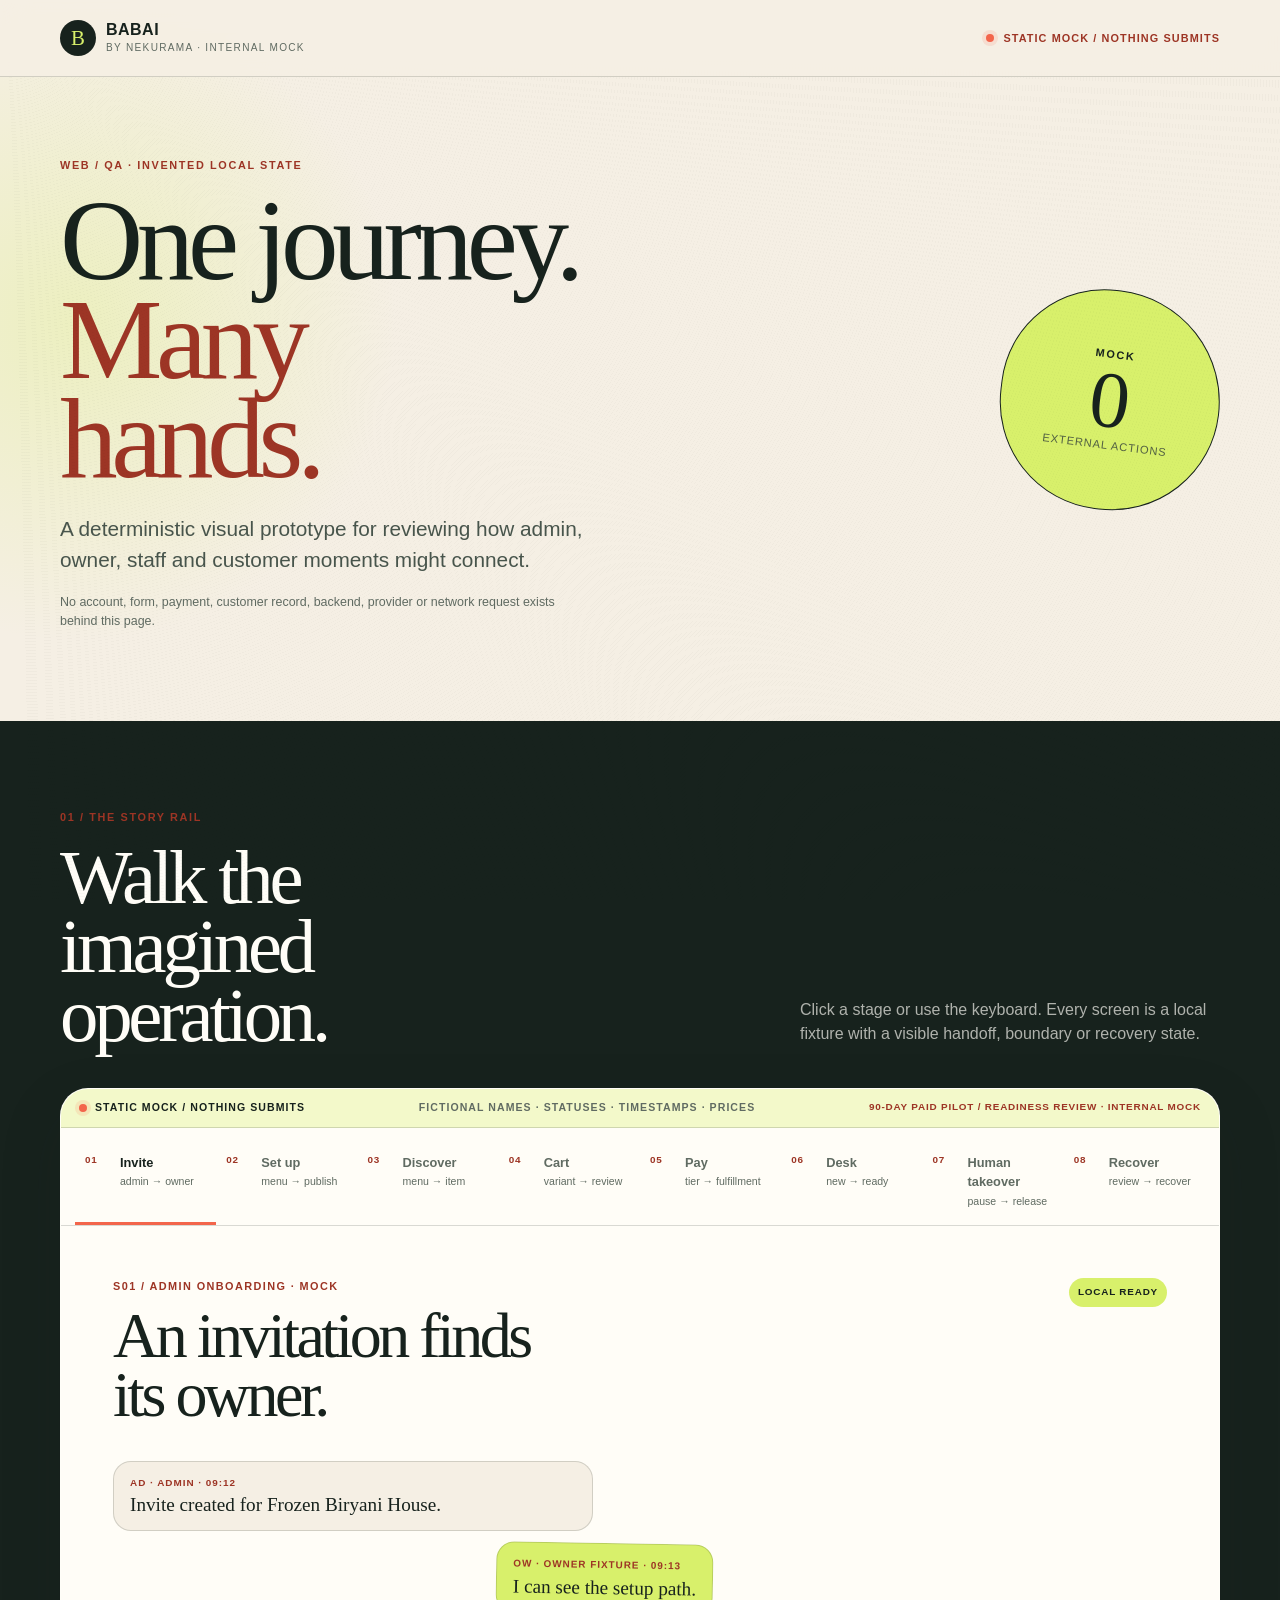
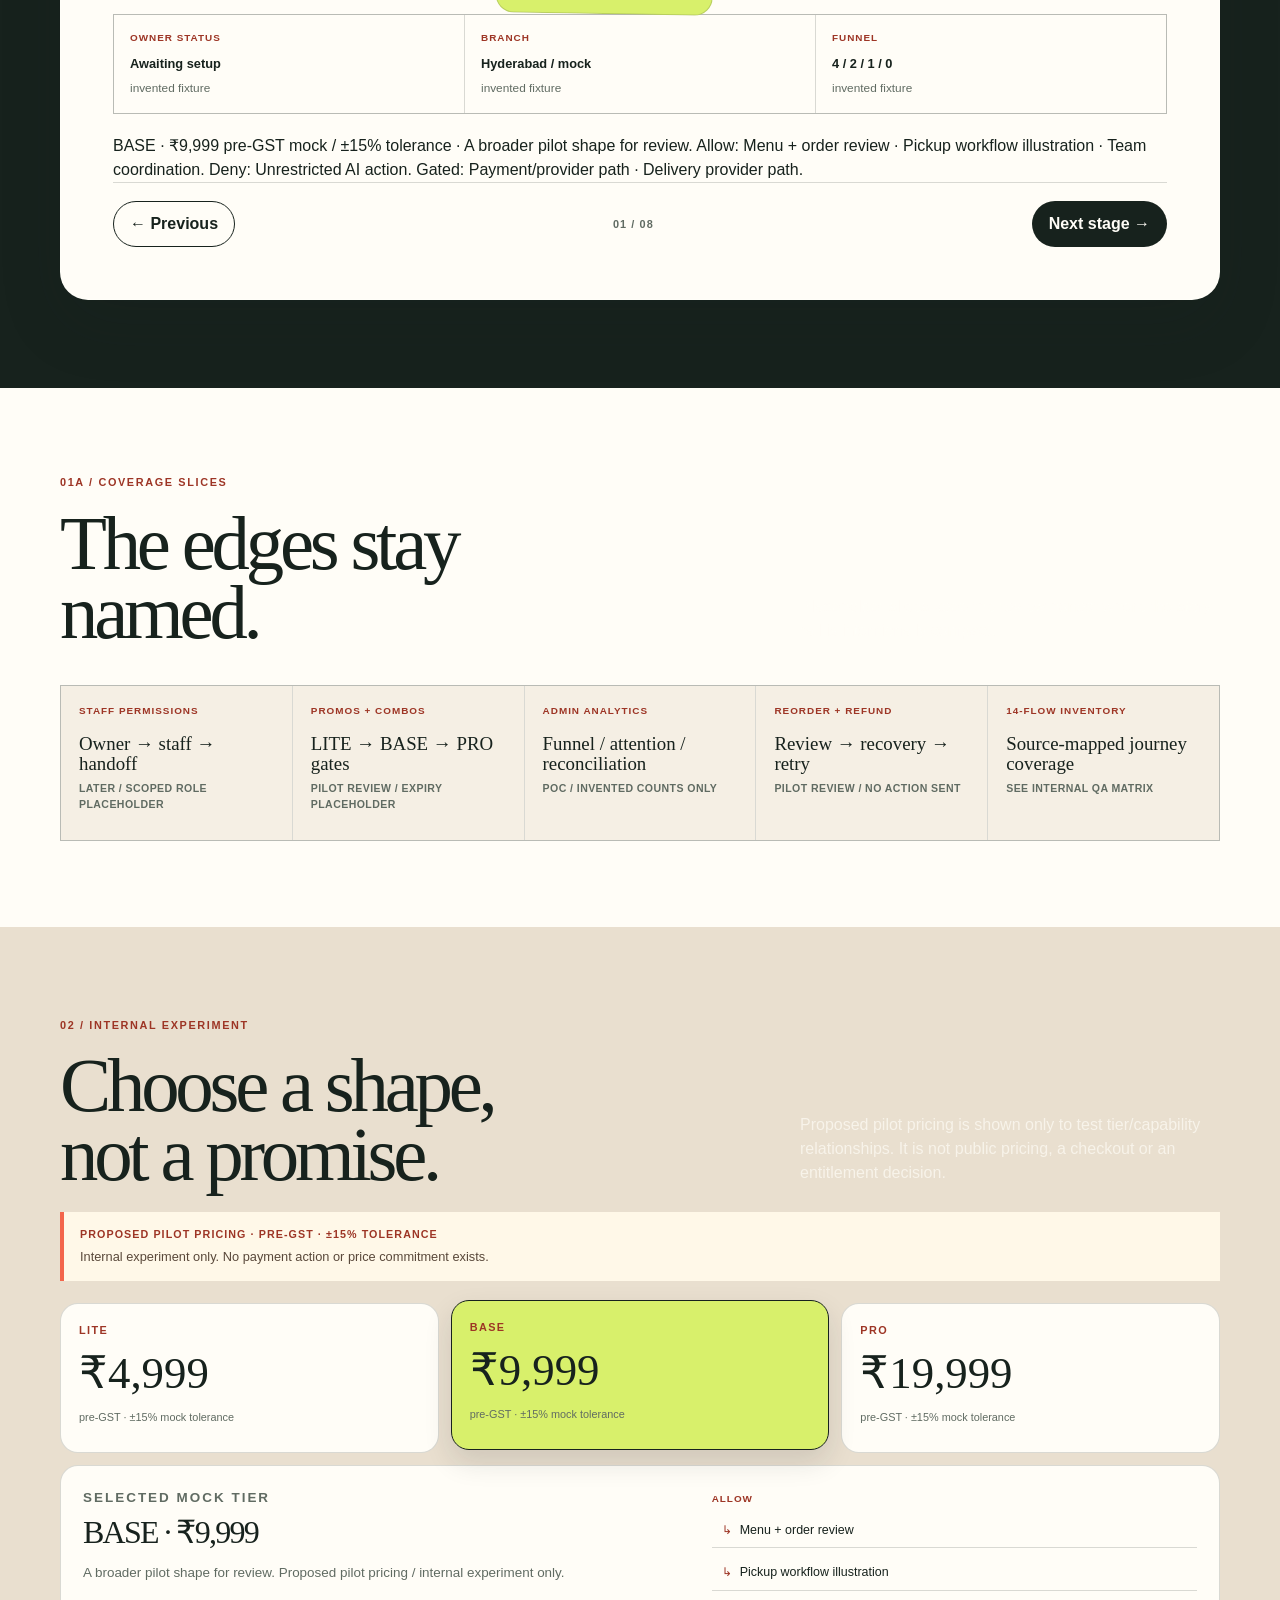
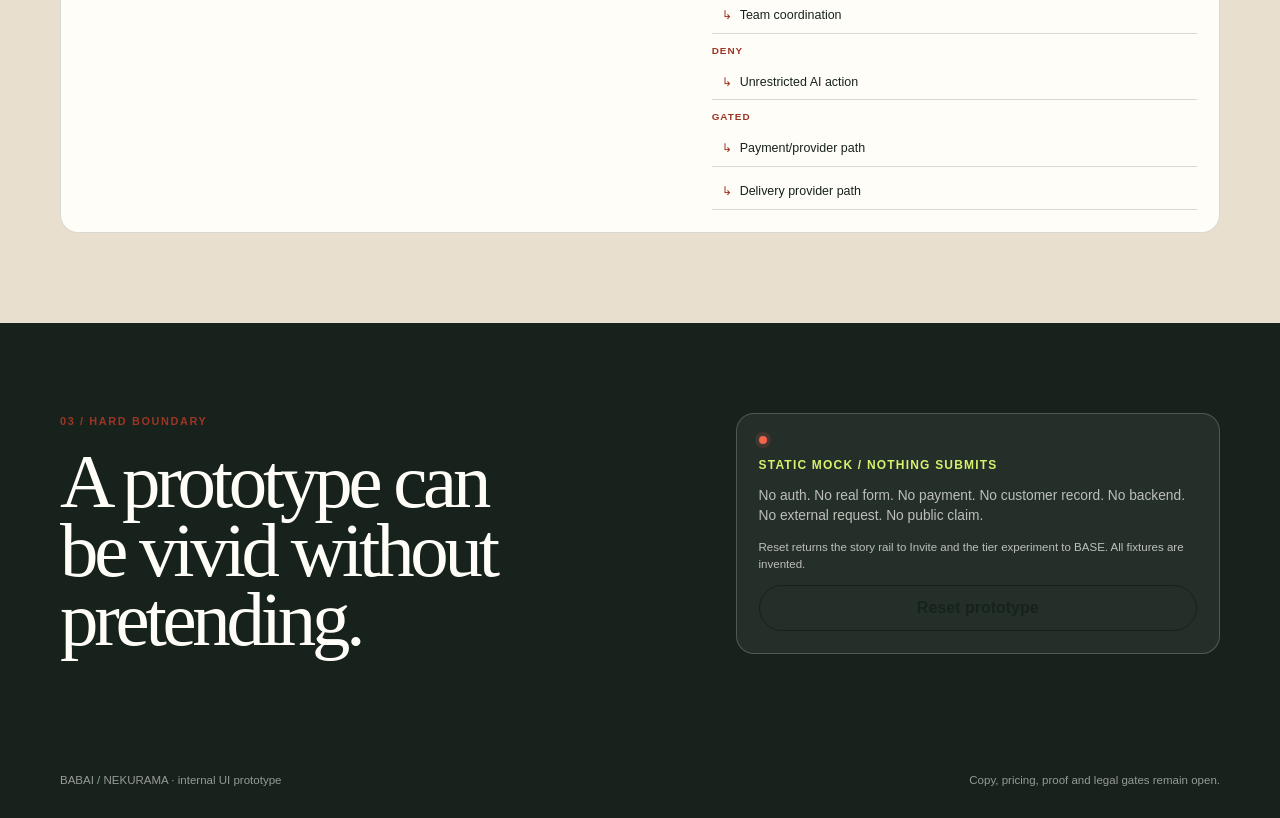
==== index.html @ 4f284ea5 "feat(web): integrate reviewed BABAI journey UI Integrates the reviewed Web/QA theme, journey rail, l" ====
<!doctype html>
<html lang="en">
  <head>
    <meta charset="utf-8">
    <meta name="viewport" content="width=device-width, initial-scale=1">
    <meta name="theme-color" content="#f5efe4">
    <meta name="description" content="Internal static mock prototype with invented journey states.">
    <title>BABAI / NEKURAMA — internal flow prototype</title>
    <link rel="icon" href="favicon.svg" type="image/svg+xml">
    <link rel="stylesheet" href="styles.css">
  </head>
  <body>
    <a class="skip-link" href="#main-content">Skip to content</a>
    <header class="site-header">
      <div class="shell header-inner">
        <a class="brand" href="#top" aria-label="Return to prototype top">
          <span class="brand-mark" aria-hidden="true">B</span>
          <span><strong>BABAI</strong><small>by NEKURAMA · internal mock</small></span>
        </a>
        <div class="header-safety" role="note">
          <span class="status-dot" aria-hidden="true"></span>
          STATIC MOCK / NOTHING SUBMITS
        </div>
      </div>
    </header>

    <main id="main-content">
      <section class="hero shell" id="top" aria-labelledby="hero-title">
        <div class="hero-copy">
          <p class="eyebrow">WEB / QA · INVENTED LOCAL STATE</p>
          <h1 id="hero-title">One journey.<br><em>Many hands.</em></h1>
          <p class="lede">A deterministic visual prototype for reviewing how admin, owner, staff and customer moments might connect.</p>
          <p class="microcopy">No account, form, payment, customer record, backend, provider or network request exists behind this page.</p>
        </div>
        <div class="hero-stamp" aria-label="Prototype boundary">
          <span>MOCK</span>
          <strong>0</strong>
          <small>external actions</small>
        </div>
      </section>

      <section class="journey-section" id="journey" aria-labelledby="journey-title">
        <div class="shell">
          <div class="section-heading">
            <div>
              <p class="eyebrow">01 / THE STORY RAIL</p>
              <h2 id="journey-title">Walk the imagined operation.</h2>
            </div>
            <p>Click a stage or use the keyboard. Every screen is a local fixture with a visible handoff, boundary or recovery state.</p>
          </div>

          <div class="journey-shell">
            <div class="journey-safety" role="note">
              <span><span class="status-dot" aria-hidden="true"></span> STATIC MOCK / NOTHING SUBMITS</span>
              <span class="safety-detail">Fictional names · statuses · timestamps · prices</span>
              <span class="pilot-marker">90-DAY PAID PILOT / READINESS REVIEW · INTERNAL MOCK</span>
            </div>
            <nav class="story-rail" aria-label="Prototype journey stages" role="tablist" aria-orientation="horizontal">
              <button class="story-step is-active" type="button" role="tab" aria-selected="true" aria-controls="journey-panel" tabindex="0" data-stage="0">
                <span class="step-number">01</span><span><strong>Invite</strong><small>admin → owner</small></span>
              </button>
              <button class="story-step" type="button" role="tab" aria-selected="false" aria-controls="journey-panel" tabindex="-1" data-stage="1">
                <span class="step-number">02</span><span><strong>Set up</strong><small>menu → publish</small></span>
              </button>
              <button class="story-step" type="button" role="tab" aria-selected="false" aria-controls="journey-panel" tabindex="-1" data-stage="2">
                <span class="step-number">03</span><span><strong>Discover</strong><small>menu → item</small></span>
              </button>
              <button class="story-step" type="button" role="tab" aria-selected="false" aria-controls="journey-panel" tabindex="-1" data-stage="3">
                <span class="step-number">04</span><span><strong>Cart</strong><small>variant → review</small></span>
              </button>
              <button class="story-step" type="button" role="tab" aria-selected="false" aria-controls="journey-panel" tabindex="-1" data-stage="4">
                <span class="step-number">05</span><span><strong>Pay</strong><small>tier → fulfillment</small></span>
              </button>
              <button class="story-step" type="button" role="tab" aria-selected="false" aria-controls="journey-panel" tabindex="-1" data-stage="5">
                <span class="step-number">06</span><span><strong>Desk</strong><small>new → ready</small></span>
              </button>
              <button class="story-step" type="button" role="tab" aria-selected="false" aria-controls="journey-panel" tabindex="-1" data-stage="6">
                <span class="step-number">07</span><span><strong>Human takeover</strong><small>pause → release</small></span>
              </button>
              <button class="story-step" type="button" role="tab" aria-selected="false" aria-controls="journey-panel" tabindex="-1" data-stage="7">
                <span class="step-number">08</span><span><strong>Recover</strong><small>review → recover</small></span>
              </button>
            </nav>

            <article class="journey-panel" id="journey-panel" role="tabpanel" aria-labelledby="stage-0">
              <div class="journey-header">
                <div>
                  <p class="journey-kicker" id="journey-kicker">S01 / ADMIN ONBOARDING · MOCK</p>
                  <h3 id="journey-title-screen">An invitation finds its owner.</h3>
                </div>
                <span class="journey-state" id="journey-state">LOCAL READY</span>
              </div>
              <p class="sr-only" id="journey-announcement" role="status" aria-live="polite" aria-atomic="true"></p>
              <div class="journey-body" id="journey-body"></div>
              <div class="journey-tier-callout" id="journey-tier-callout"></div>
              <div class="journey-controls">
                <button class="button button-secondary" type="button" id="previous-stage">← Previous</button>
                <span class="journey-progress" id="journey-progress">01 / 08</span>
                <button class="button button-primary" type="button" id="next-stage">Next stage →</button>
              </div>
            </article>
          </div>
        </div>
      </section>

      <section class="coverage-section" aria-labelledby="coverage-title">
        <div class="shell">
          <div class="section-heading">
            <div>
              <p class="eyebrow">01A / COVERAGE SLICES</p>
              <h2 id="coverage-title">The edges stay named.</h2>
            </div>
            <p>Placeholder slices keep the review honest where the story rail is intentionally compact.</p>
          </div>
          <div class="coverage-grid">
            <article><span>STAFF PERMISSIONS</span><strong>Owner → staff → handoff</strong><small>LATER / scoped role placeholder</small></article>
            <article><span>PROMOS + COMBOS</span><strong>LITE → BASE → PRO gates</strong><small>PILOT REVIEW / expiry placeholder</small></article>
            <article><span>ADMIN ANALYTICS</span><strong>Funnel / attention / reconciliation</strong><small>POC / invented counts only</small></article>
            <article><span>REORDER + REFUND</span><strong>Review → recovery → retry</strong><small>PILOT REVIEW / no action sent</small></article>
            <article><span>14-FLOW INVENTORY</span><strong>Source-mapped journey coverage</strong><small>See internal QA matrix</small></article>
          </div>
        </div>
      </section>

      <section class="pricing-section" id="pricing" aria-labelledby="pricing-title">
        <div class="shell">
          <div class="section-heading">
            <div>
              <p class="eyebrow">02 / INTERNAL EXPERIMENT</p>
              <h2 id="pricing-title">Choose a shape, not a promise.</h2>
            </div>
            <p>Proposed pilot pricing is shown only to test tier/capability relationships. It is not public pricing, a checkout or an entitlement decision.</p>
          </div>
          <div class="pricing-boundary" role="note">
            <strong>PROPOSED PILOT PRICING · PRE-GST · ±15% TOLERANCE</strong>
            <span>Internal experiment only. No payment action or price commitment exists.</span>
          </div>
          <div class="tier-picker" role="radiogroup" aria-label="Internal pricing experiment">
            <button class="tier-choice" type="button" role="radio" aria-checked="false" data-tier="lite">
              <span class="tier-name">LITE</span><strong>₹4,999</strong><small>pre-GST · ±15% mock tolerance</small>
            </button>
            <button class="tier-choice is-active" type="button" role="radio" aria-checked="true" data-tier="base">
              <span class="tier-name">BASE</span><strong>₹9,999</strong><small>pre-GST · ±15% mock tolerance</small>
            </button>
            <button class="tier-choice" type="button" role="radio" aria-checked="false" data-tier="pro">
              <span class="tier-name">PRO</span><strong>₹19,999</strong><small>pre-GST · ±15% mock tolerance</small>
            </button>
          </div>
          <div class="tier-detail" id="tier-detail" aria-live="polite"></div>
        </div>
      </section>

      <section class="boundary-section" id="boundary" aria-labelledby="boundary-title">
        <div class="shell boundary-grid">
          <div>
            <p class="eyebrow">03 / HARD BOUNDARY</p>
            <h2 id="boundary-title">A prototype can be vivid without pretending.</h2>
          </div>
          <div class="boundary-card">
            <span class="status-dot" aria-hidden="true"></span>
            <strong>STATIC MOCK / NOTHING SUBMITS</strong>
            <p>No auth. No real form. No payment. No customer record. No backend. No external request. No public claim.</p>
            <p class="boundary-small">Reset returns the story rail to Invite and the tier experiment to BASE. All fixtures are invented.</p>
            <button class="button button-secondary" type="button" id="reset-all">Reset prototype</button>
          </div>
        </div>
      </section>
    </main>

    <footer class="site-footer">
      <div class="shell footer-inner">
        <span>BABAI / NEKURAMA · internal UI prototype</span>
        <span>Copy, pricing, proof and legal gates remain open.</span>
      </div>
    </footer>

    <noscript><p class="noscript-note">This prototype needs JavaScript for local stage changes. No data is submitted when JavaScript is enabled.</p></noscript>
    <script src="script.js"></script>
  </body>
</html>
---- styles.css ----
:root {
  --paper: #f5efe4;
  --paper-deep: #e9dfcf;
  --ink: #17221d;
  --muted: #606b62;
  --line: rgba(23, 34, 29, .16);
  --cream: #fffdf7;
  --lime: #d8f06b;
  --red: #f3654b;
  --red-text: #9d3525;
  --blue: #536bff;
  --shadow: 0 24px 64px rgba(23, 34, 29, .13);
  --display: Georgia, "Times New Roman", serif;
  --body: "Avenir Next", "Segoe UI", "Helvetica Neue", sans-serif;
  color-scheme: light;
}

* { box-sizing: border-box; }
html { scroll-behavior: smooth; }
body {
  min-width: 320px;
  margin: 0;
  overflow-x: clip;
  background: radial-gradient(circle at 6% 8%, rgba(216,240,107,.3), transparent 20rem), var(--paper);
  color: var(--ink);
  font-family: var(--body);
  line-height: 1.5;
}
body::before {
  position: fixed;
  z-index: 9;
  inset: 0;
  pointer-events: none;
  opacity: .045;
  background-image: repeating-radial-gradient(circle at 0 0, rgba(23,34,29,.5) 0 .5px, transparent .5px 3px);
  content: "";
}
a { color: inherit; }
button { font: inherit; }
:focus-visible { outline: 3px solid var(--blue); outline-offset: 4px; }
.shell { width: min(1160px, calc(100% - 40px)); margin: 0 auto; }
.skip-link {
  position: fixed;
  z-index: 20;
  top: 12px;
  left: 12px;
  padding: 10px 14px;
  transform: translateY(-160%);
  background: var(--ink);
  color: var(--cream);
}
.skip-link:focus { transform: translateY(0); }
.site-header {
  position: sticky;
  z-index: 10;
  top: 0;
  border-bottom: 1px solid var(--line);
  background: rgba(245,239,228,.9);
  backdrop-filter: blur(14px);
}
.header-inner { display: flex; align-items: center; justify-content: space-between; gap: 20px; min-height: 76px; }
.brand { display: inline-flex; align-items: center; gap: 10px; text-decoration: none; }
.brand > span:last-child { display: grid; line-height: 1.05; }
.brand strong { font-size: 1rem; letter-spacing: .03em; }
.brand small { margin-top: 4px; color: var(--muted); font-size: .63rem; letter-spacing: .13em; text-transform: uppercase; }
.brand-mark { display: grid; width: 36px; height: 36px; place-items: center; border-radius: 50%; background: var(--ink); color: var(--lime); font-family: var(--display); font-size: 1.3rem; }
.header-safety { display: inline-flex; align-items: center; gap: 9px; color: var(--red-text); font-size: .68rem; font-weight: 850; letter-spacing: .1em; text-transform: uppercase; }
.status-dot { display: inline-block; width: 8px; height: 8px; border-radius: 50%; background: var(--red); box-shadow: 0 0 0 4px rgba(243,101,75,.13); }
.hero { display: grid; grid-template-columns: minmax(0,1fr) 260px; align-items: center; gap: 80px; min-height: 570px; padding-top: 80px; padding-bottom: 78px; }
.eyebrow { margin: 0 0 18px; color: var(--red-text); font-size: .68rem; font-weight: 850; letter-spacing: .15em; text-transform: uppercase; }
h1,h2,h3,p { margin-top: 0; }
h1,h2,h3 { font-family: var(--display); font-weight: 500; letter-spacing: -.055em; }
h1 { max-width: 9ch; margin-bottom: 24px; font-size: clamp(4rem, 9vw, 8rem); line-height: .86; }
h1 em,h2 em { color: var(--red-text); font-style: normal; }
.lede { max-width: 560px; margin-bottom: 18px; color: #48554c; font-size: clamp(1.05rem, 2vw, 1.3rem); }
.microcopy { max-width: 510px; color: var(--muted); font-size: .78rem; }
.hero-stamp { display: grid; width: 220px; height: 220px; place-items: center; align-content: center; justify-self: end; border: 1px solid var(--ink); border-radius: 48% 52% 50% 50%; background: var(--lime); transform: rotate(7deg); text-align: center; }
.hero-stamp span { font-size: .68rem; font-weight: 850; letter-spacing: .16em; }
.hero-stamp strong { margin: 5px 0; font-family: var(--display); font-size: 5rem; font-weight: 500; line-height: .8; }
.hero-stamp small { color: #526043; font-size: .7rem; letter-spacing: .08em; text-transform: uppercase; }
.journey-section { padding: 88px 0; background: var(--ink); color: var(--cream); }
.section-heading { display: grid; grid-template-columns: minmax(0,1fr) minmax(240px, .6fr); gap: 40px; align-items: end; margin-bottom: 38px; }
h2 { max-width: 12ch; margin-bottom: 0; font-size: clamp(3rem, 6vw, 6.2rem); line-height: .9; }
.section-heading > p { max-width: 430px; margin: 0 0 4px; color: rgba(255,253,247,.66); }
.journey-shell { overflow: hidden; border: 1px solid rgba(255,253,247,.2); border-radius: 28px; background: var(--cream); color: var(--ink); box-shadow: var(--shadow); }
.journey-safety { display: flex; justify-content: space-between; gap: 14px; padding: 11px 18px; border-bottom: 1px solid var(--line); background: rgba(216,240,107,.32); color: var(--ink); font-size: .66rem; font-weight: 850; letter-spacing: .1em; text-transform: uppercase; }
.journey-safety > span:first-child { display: inline-flex; align-items: center; gap: 8px; }
.safety-detail { color: var(--muted); }
.pilot-marker { color: var(--red-text); font-size: .62rem; font-weight: 850; letter-spacing: .08em; }
.story-rail { display: grid; grid-template-columns: repeat(8, minmax(108px,1fr)); gap: 0; overflow-x: auto; padding: 16px 14px 0; border-bottom: 1px solid var(--line); }
.story-step { display: grid; grid-template-columns: 28px 1fr; gap: 7px; min-height: 66px; padding: 9px 10px 13px; border: 0; border-bottom: 3px solid transparent; background: transparent; color: var(--muted); cursor: pointer; text-align: left; }
.story-step:hover,.story-step.is-active { border-color: var(--red); color: var(--ink); }
.step-number { color: var(--red-text); font-size: .62rem; font-weight: 850; letter-spacing: .08em; }
.story-step strong,.story-step small { display: block; }
.story-step strong { font-size: .8rem; }
.story-step small { margin-top: 2px; color: var(--muted); font-size: .66rem; }
.journey-panel { min-height: 500px; padding: clamp(24px,5vw,52px); }
.journey-header { display: flex; justify-content: space-between; align-items: flex-start; gap: 18px; }
.journey-kicker { margin: 0; color: var(--red-text); font-size: .68rem; font-weight: 850; letter-spacing: .13em; }
.journey-panel h3 { max-width: 14ch; margin: 12px 0 10px; font-size: clamp(2.2rem,5vw,4.8rem); line-height: .92; }
.journey-state { flex: 0 0 auto; padding: 7px 9px; border-radius: 999px; background: var(--lime); font-size: .62rem; font-weight: 850; letter-spacing: .08em; }
.journey-body { min-height: 250px; padding: 26px 0 20px; }
.chat-stack { display: grid; gap: 12px; max-width: 600px; }
.chat-bubble { display: grid; gap: 5px; max-width: 80%; padding: 14px 16px; border: 1px solid var(--line); border-radius: 18px; background: var(--paper); }
.chat-bubble.outgoing { margin-left: auto; background: var(--lime); transform: rotate(1deg); }
.chat-meta { color: var(--red-text); font-size: .62rem; font-weight: 850; letter-spacing: .1em; text-transform: uppercase; }
.chat-bubble p { margin: 0; font-family: var(--display); font-size: 1.2rem; line-height: 1.08; }
.journey-card-grid { display: grid; grid-template-columns: repeat(3,minmax(0,1fr)); gap: 1px; border: 1px solid var(--line); background: var(--line); }
.journey-card { min-width: 0; padding: 16px; background: var(--cream); }
.journey-card span { display: block; margin-bottom: 9px; color: var(--red-text); font-size: .62rem; font-weight: 850; letter-spacing: .1em; text-transform: uppercase; }
.journey-card strong { display: block; font-size: .8rem; line-height: 1.4; }
.journey-card p { margin: 7px 0 0; color: var(--muted); font-size: .74rem; }
.journey-tier-note { padding: 12px 14px; margin-top: 14px; border-left: 3px solid var(--red); background: #fff8e8; color: #59483a; font-size: .78rem; }
.local-controls { display: grid; grid-template-columns: 1fr 1fr; gap: 16px; padding: 16px; margin-top: 14px; border: 1px dashed var(--line); border-radius: 14px; background: #fff8e8; }
.control-label { display: block; margin-bottom: 7px; color: var(--red-text); font-size: .62rem; font-weight: 850; letter-spacing: .1em; }
.choice-row,.quantity-control { display: flex; flex-wrap: wrap; gap: 7px; align-items: center; }
.choice-button { min-height: 38px; padding: 7px 10px; border: 1px solid var(--line); border-radius: 999px; background: var(--cream); color: var(--ink); cursor: pointer; font-size: .74rem; font-weight: 750; }
.choice-button:hover,.choice-button.is-selected { border-color: var(--ink); background: var(--lime); }
.control-note { align-self: end; margin: 0; color: var(--muted); font-size: .72rem; }
.quantity-control strong { min-width: 28px; text-align: center; }
.cart-review { grid-column: 1 / -1; padding-top: 12px; border-top: 1px solid var(--line); }
.cart-review strong,.cart-review small { display: block; }
.cart-review strong { font-family: var(--display); font-size: 1.2rem; font-weight: 500; }
.cart-review small { margin-top: 4px; color: var(--muted); font-size: .64rem; letter-spacing: .08em; }
.journey-controls { display: flex; justify-content: space-between; align-items: center; gap: 14px; padding-top: 18px; border-top: 1px solid var(--line); }
.journey-progress { color: var(--muted); font-size: .68rem; font-weight: 850; letter-spacing: .1em; }
.coverage-section { padding: 86px 0; background: var(--cream); }
.coverage-grid { display: grid; grid-template-columns: repeat(5, minmax(0, 1fr)); gap: 1px; border: 1px solid var(--line); background: var(--line); }
.coverage-grid article { min-width: 0; min-height: 154px; padding: 18px; background: var(--paper); }
.coverage-grid span,.coverage-grid small { display: block; color: var(--red-text); font-size: .62rem; font-weight: 850; letter-spacing: .1em; text-transform: uppercase; }
.coverage-grid strong { display: block; margin: 15px 0 8px; font-family: var(--display); font-size: 1.18rem; font-weight: 500; line-height: 1.05; }
.coverage-grid small { color: var(--muted); font-size: .66rem; letter-spacing: .04em; }
.button { display: inline-flex; align-items: center; justify-content: center; gap: 8px; min-height: 46px; padding: 10px 16px; border: 1px solid transparent; border-radius: 999px; cursor: pointer; font-weight: 800; text-decoration: none; }
.button-primary { background: var(--ink); color: var(--cream); }
.button-secondary { border-color: var(--ink); background: transparent; color: var(--ink); }
.button:hover { transform: translateY(-2px); box-shadow: 0 8px 18px rgba(23,34,29,.12); }
.pricing-section { padding: 90px 0; background: var(--paper-deep); }
.pricing-boundary { display: grid; gap: 5px; padding: 14px 16px; margin: -15px 0 22px; border-left: 4px solid var(--red); background: #fff8e8; color: #59483a; font-size: .8rem; }
.pricing-boundary strong { color: var(--red-text); font-size: .67rem; letter-spacing: .1em; }
.tier-picker { display: grid; grid-template-columns: repeat(3,minmax(0,1fr)); gap: 12px; }
.tier-choice { display: grid; gap: 7px; min-height: 150px; padding: 18px; border: 1px solid var(--line); border-radius: 18px; background: var(--cream); color: var(--ink); cursor: pointer; text-align: left; }
.tier-choice:hover,.tier-choice.is-active { border-color: var(--ink); background: var(--lime); transform: translateY(-3px); }
.tier-choice[aria-checked="true"] { box-shadow: 0 12px 28px rgba(23,34,29,.12); }
.tier-name { color: var(--red-text); font-size: .68rem; font-weight: 850; letter-spacing: .13em; }
.tier-choice strong { font-family: var(--display); font-size: 2.8rem; font-weight: 500; line-height: .9; }
.tier-choice small { color: var(--muted); font-size: .68rem; }
.tier-detail { display: grid; grid-template-columns: 1fr .8fr; gap: 22px; padding: 22px; margin-top: 12px; border: 1px solid var(--line); border-radius: 18px; background: var(--cream); }
.tier-detail h3 { margin-bottom: 7px; font-size: 2rem; }
.tier-detail p { margin: 0; color: var(--muted); font-size: .84rem; }
.tier-detail ul { display: grid; gap: 7px; padding: 0; margin: 0; list-style: none; }
.tier-detail li { padding: 8px 10px; border-bottom: 1px solid var(--line); font-size: .78rem; }
.tier-detail li::before { margin-right: 8px; color: var(--red-text); content: "↳"; }
.tier-groups { display: grid; gap: 6px; }
.tier-groups strong { margin-top: 4px; color: var(--red-text); font-size: .62rem; letter-spacing: .1em; }
.boundary-section { padding: 90px 0; background: var(--ink); color: var(--cream); }
.boundary-grid { display: grid; grid-template-columns: minmax(0,1fr) minmax(280px,.8fr); gap: 70px; align-items: start; }
.boundary-card { display: grid; gap: 12px; padding: 22px; border: 1px solid rgba(255,253,247,.2); border-radius: 18px; background: rgba(255,253,247,.06); }
.boundary-card strong { color: var(--lime); font-size: .75rem; letter-spacing: .1em; }
.boundary-card p { margin: 0; color: rgba(255,253,247,.7); font-size: .86rem; }
.boundary-small { font-size: .72rem !important; }
.site-footer { padding: 28px 0; background: var(--ink); color: rgba(255,253,247,.55); font-size: .72rem; }
.footer-inner { display: flex; justify-content: space-between; gap: 18px; }
.sr-only { position: absolute; width: 1px; height: 1px; padding: 0; margin: -1px; overflow: hidden; clip: rect(0,0,0,0); white-space: nowrap; border: 0; }
.noscript-note { padding: 18px; margin: 20px; background: #fff8e8; color: var(--ink); }
@media (max-width: 820px) {
  .hero { grid-template-columns: 1fr; gap: 36px; min-height: auto; }
  .hero-stamp { justify-self: start; }
  .section-heading,.boundary-grid { grid-template-columns: 1fr; gap: 18px; }
  .tier-detail { grid-template-columns: 1fr; }
}
@media (max-width: 620px) {
  .shell { width: min(100% - 28px, 1160px); }
  .header-inner,.journey-safety,.prototype-topline { align-items: flex-start; flex-direction: column; padding-block: 14px; }
  .hero { padding-top: 56px; padding-bottom: 56px; }
  h1 { font-size: clamp(3.8rem, 18vw, 6rem); }
  .story-rail { grid-template-columns: repeat(8, 118px); }
  .journey-header { flex-direction: column; }
  .chat-bubble { max-width: 94%; }
  .journey-card-grid,.tier-picker { grid-template-columns: 1fr; }
  .journey-controls,.footer-inner { align-items: stretch; flex-direction: column; }
  .journey-progress { order: -1; }
  .tier-detail { padding: 16px; }
  .tier-detail,.local-controls { padding: 16px; }
  .local-controls { grid-template-columns: 1fr; }
  .coverage-grid { grid-template-columns: 1fr; }
}
@media (prefers-reduced-motion: reduce) {
  *,*::before,*::after { animation-duration: .01ms !important; animation-iteration-count: 1 !important; scroll-behavior: auto !important; transition-duration: .01ms !important; }
}
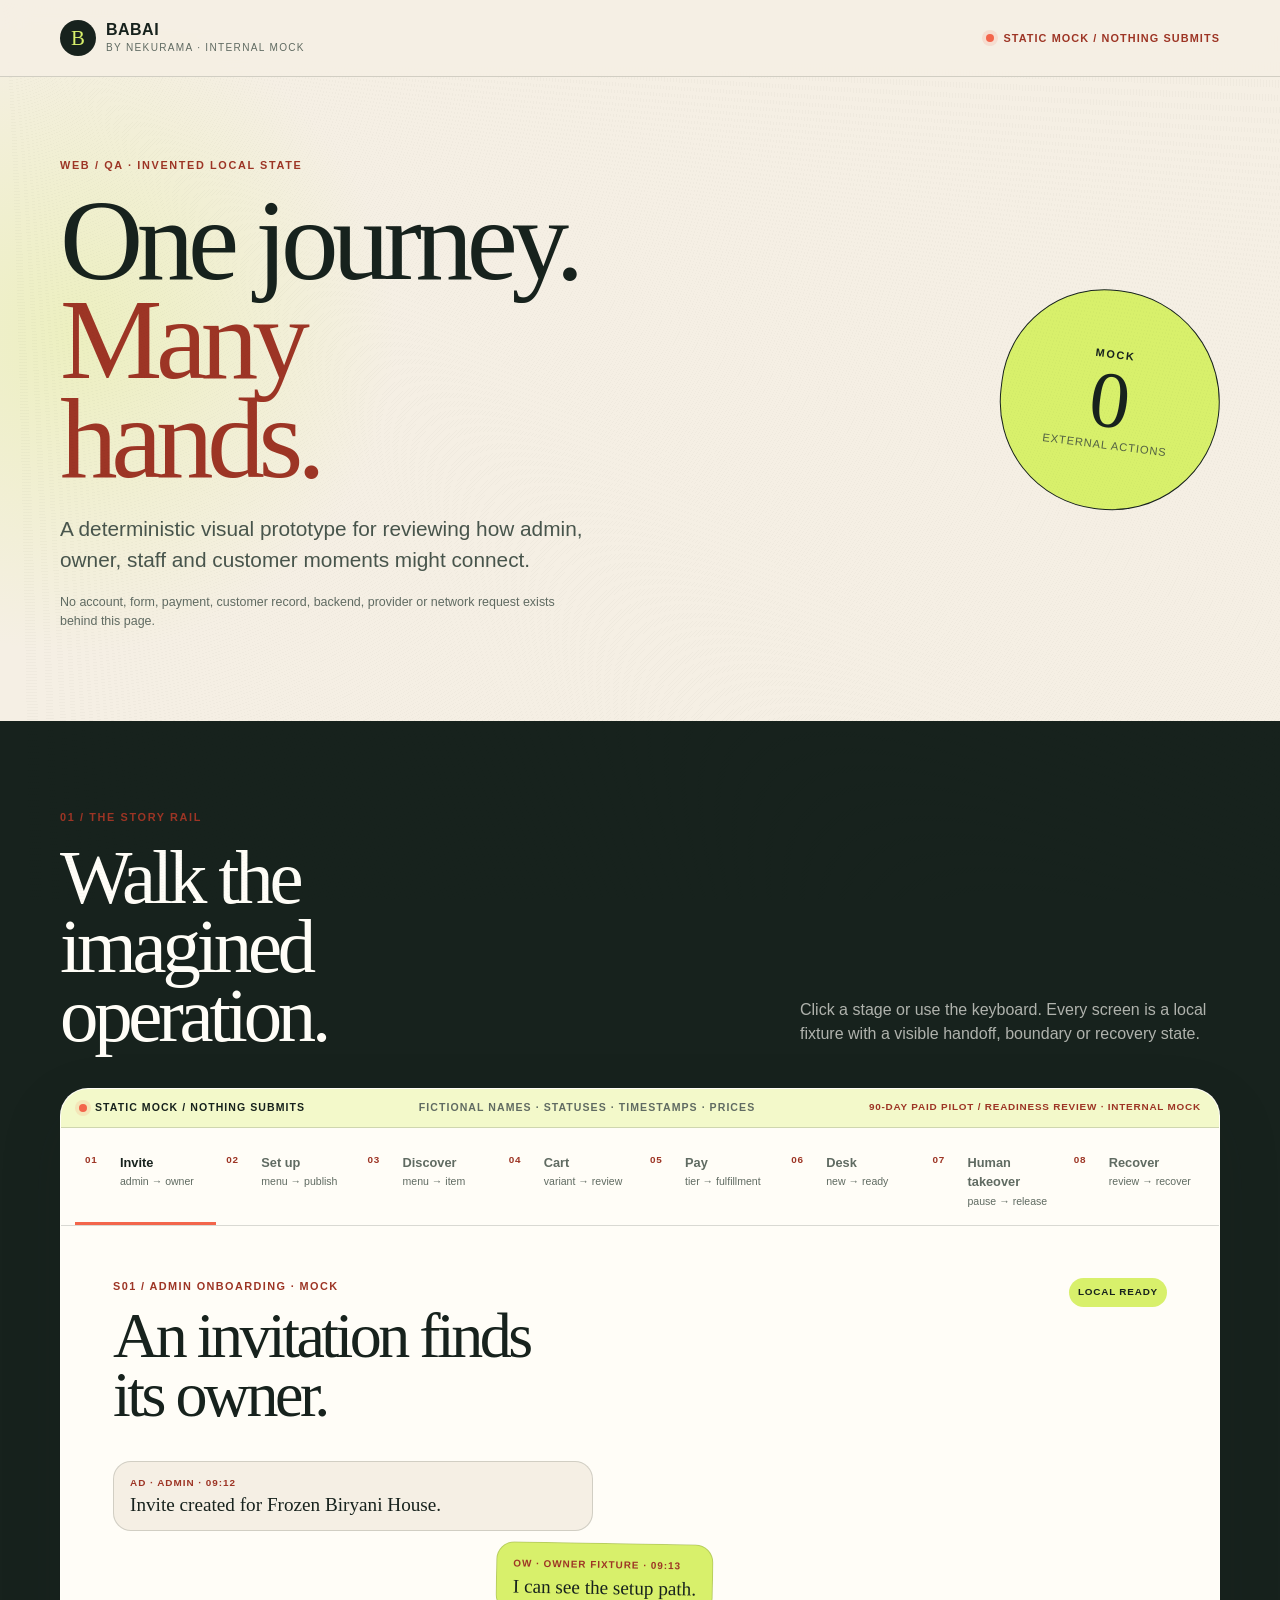
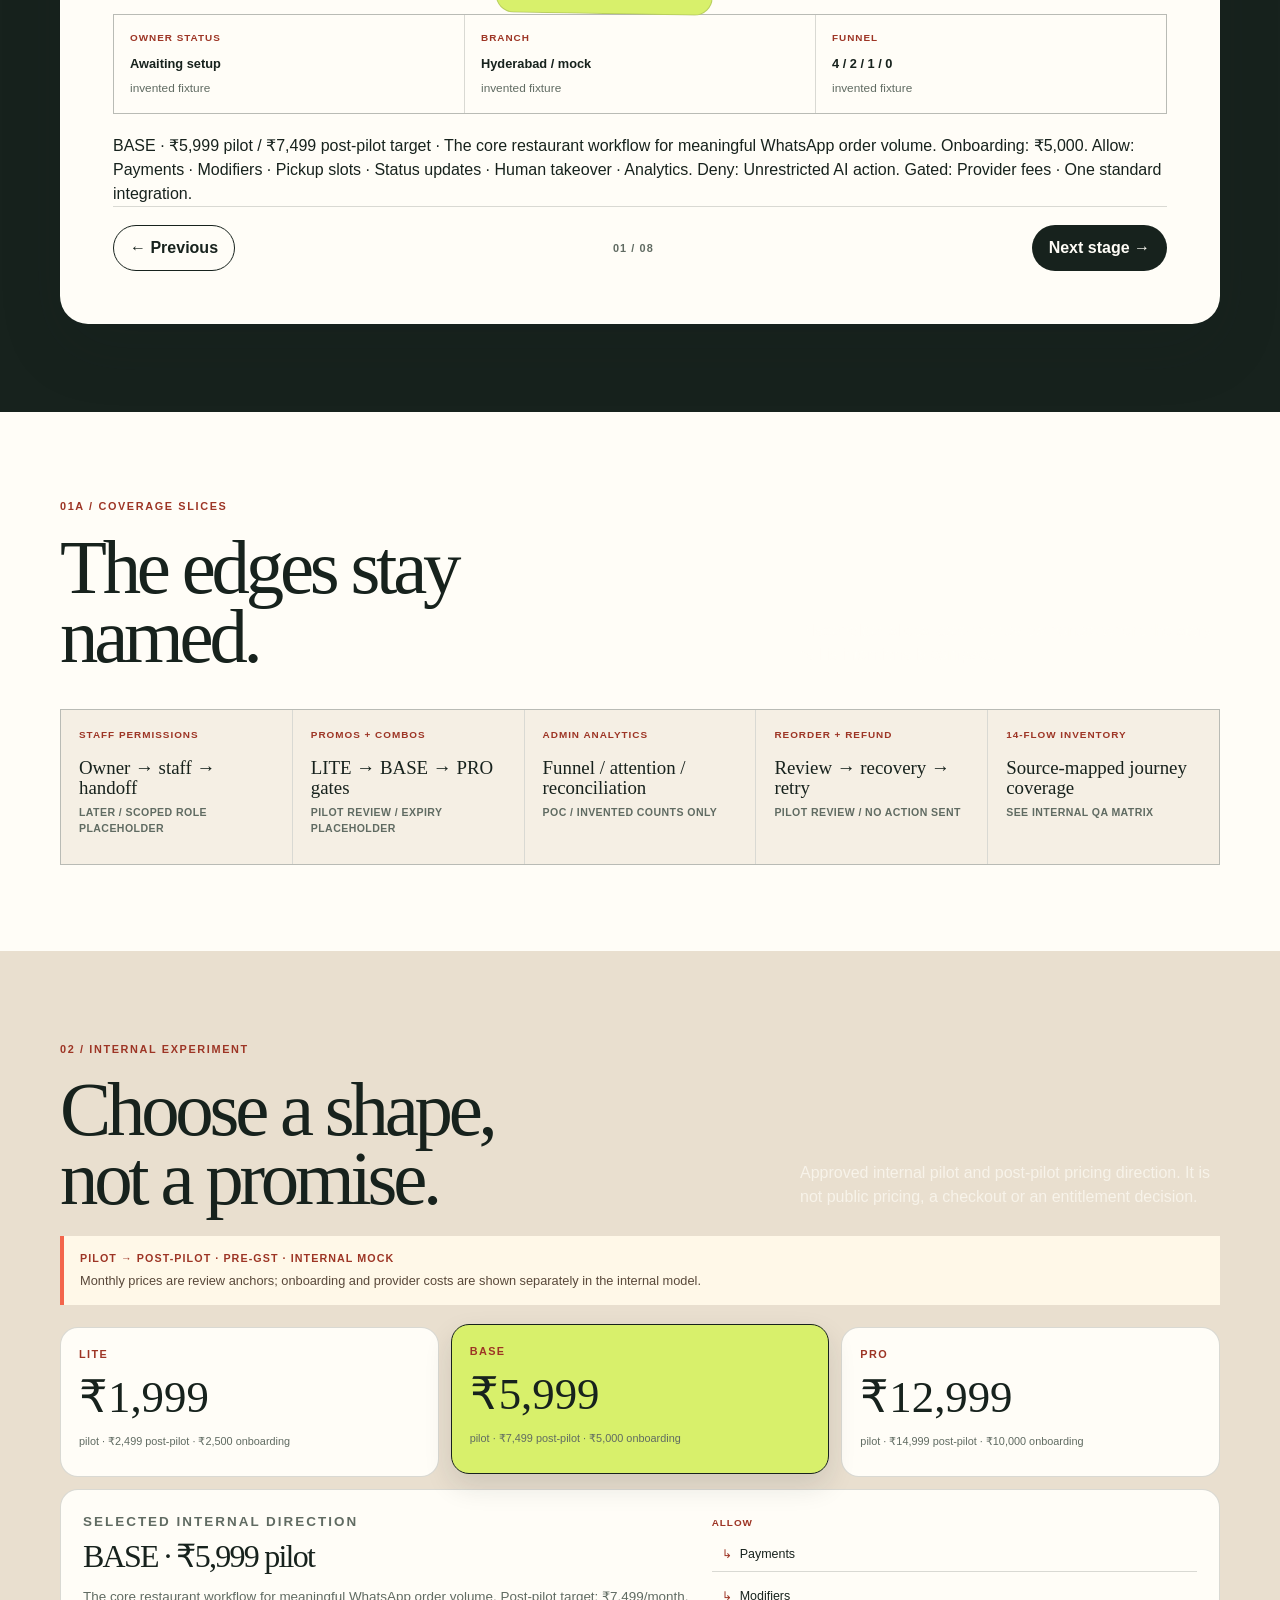
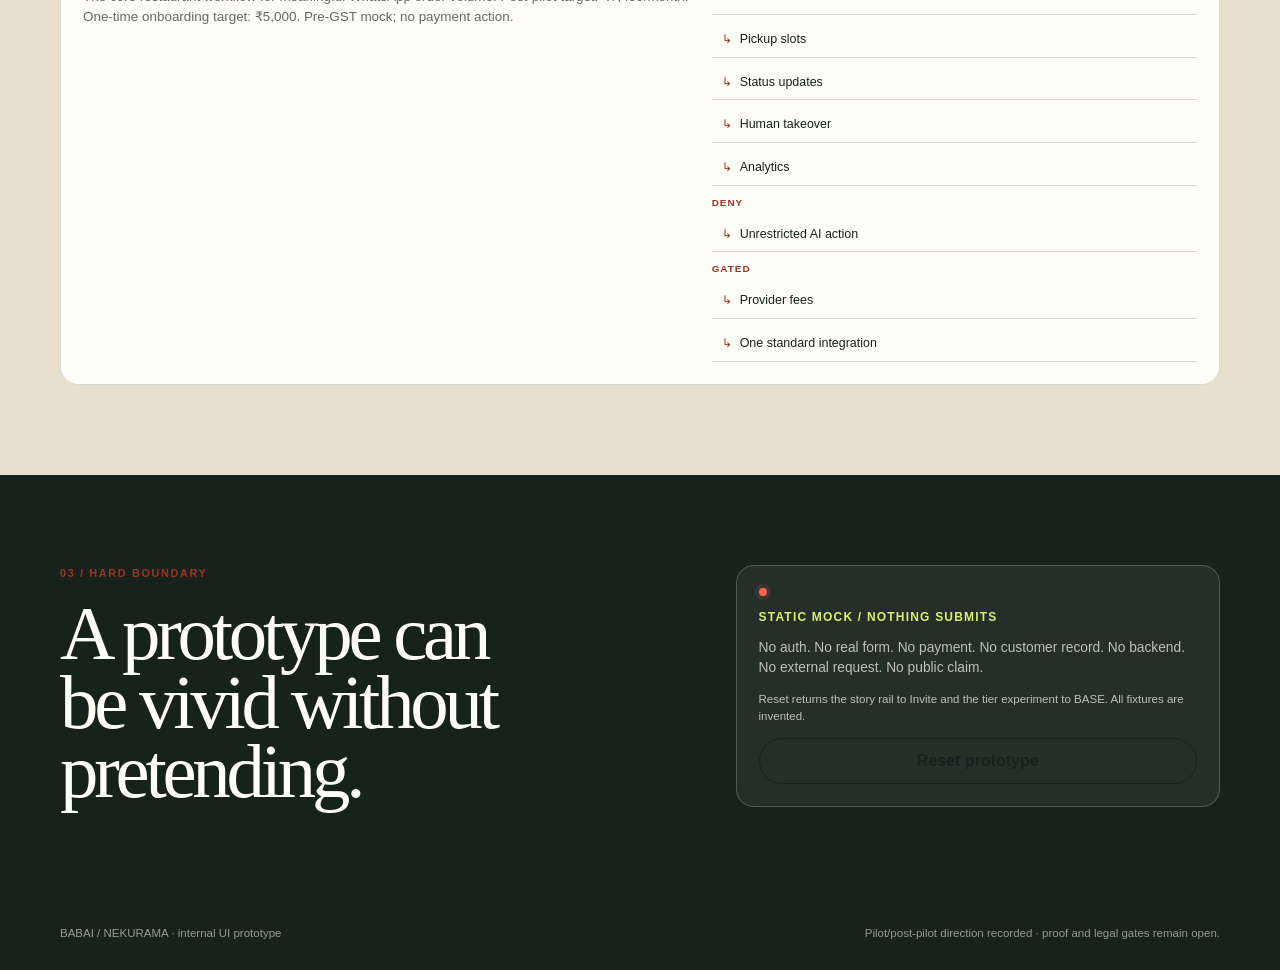
==== commit 3a167aa3: "Align BABAI pilot and post-pilot pricing Document competitor-grounded pilot pricing, post-pilot targ" ====
--- a/index.html
+++ b/index.html
@@ -129,21 +129,21 @@
               <p class="eyebrow">02 / INTERNAL EXPERIMENT</p>
               <h2 id="pricing-title">Choose a shape, not a promise.</h2>
             </div>
-            <p>Proposed pilot pricing is shown only to test tier/capability relationships. It is not public pricing, a checkout or an entitlement decision.</p>
+            <p>Approved internal pilot and post-pilot pricing direction. It is not public pricing, a checkout or an entitlement decision.</p>
           </div>
           <div class="pricing-boundary" role="note">
-            <strong>PROPOSED PILOT PRICING · PRE-GST · ±15% TOLERANCE</strong>
-            <span>Internal experiment only. No payment action or price commitment exists.</span>
+            <strong>PILOT → POST-PILOT · PRE-GST · INTERNAL MOCK</strong>
+            <span>Monthly prices are review anchors; onboarding and provider costs are shown separately in the internal model.</span>
           </div>
           <div class="tier-picker" role="radiogroup" aria-label="Internal pricing experiment">
             <button class="tier-choice" type="button" role="radio" aria-checked="false" data-tier="lite">
-              <span class="tier-name">LITE</span><strong>₹4,999</strong><small>pre-GST · ±15% mock tolerance</small>
+              <span class="tier-name">LITE</span><strong>₹1,999</strong><small>pilot · ₹2,499 post-pilot · ₹2,500 onboarding</small>
             </button>
             <button class="tier-choice is-active" type="button" role="radio" aria-checked="true" data-tier="base">
-              <span class="tier-name">BASE</span><strong>₹9,999</strong><small>pre-GST · ±15% mock tolerance</small>
+              <span class="tier-name">BASE</span><strong>₹5,999</strong><small>pilot · ₹7,499 post-pilot · ₹5,000 onboarding</small>
             </button>
             <button class="tier-choice" type="button" role="radio" aria-checked="false" data-tier="pro">
-              <span class="tier-name">PRO</span><strong>₹19,999</strong><small>pre-GST · ±15% mock tolerance</small>
+              <span class="tier-name">PRO</span><strong>₹12,999</strong><small>pilot · ₹14,999 post-pilot · ₹10,000 onboarding</small>
             </button>
           </div>
           <div class="tier-detail" id="tier-detail" aria-live="polite"></div>
@@ -170,7 +170,7 @@
     <footer class="site-footer">
       <div class="shell footer-inner">
         <span>BABAI / NEKURAMA · internal UI prototype</span>
-        <span>Copy, pricing, proof and legal gates remain open.</span>
+        <span>Pilot/post-pilot direction recorded · proof and legal gates remain open.</span>
       </div>
     </footer>
 
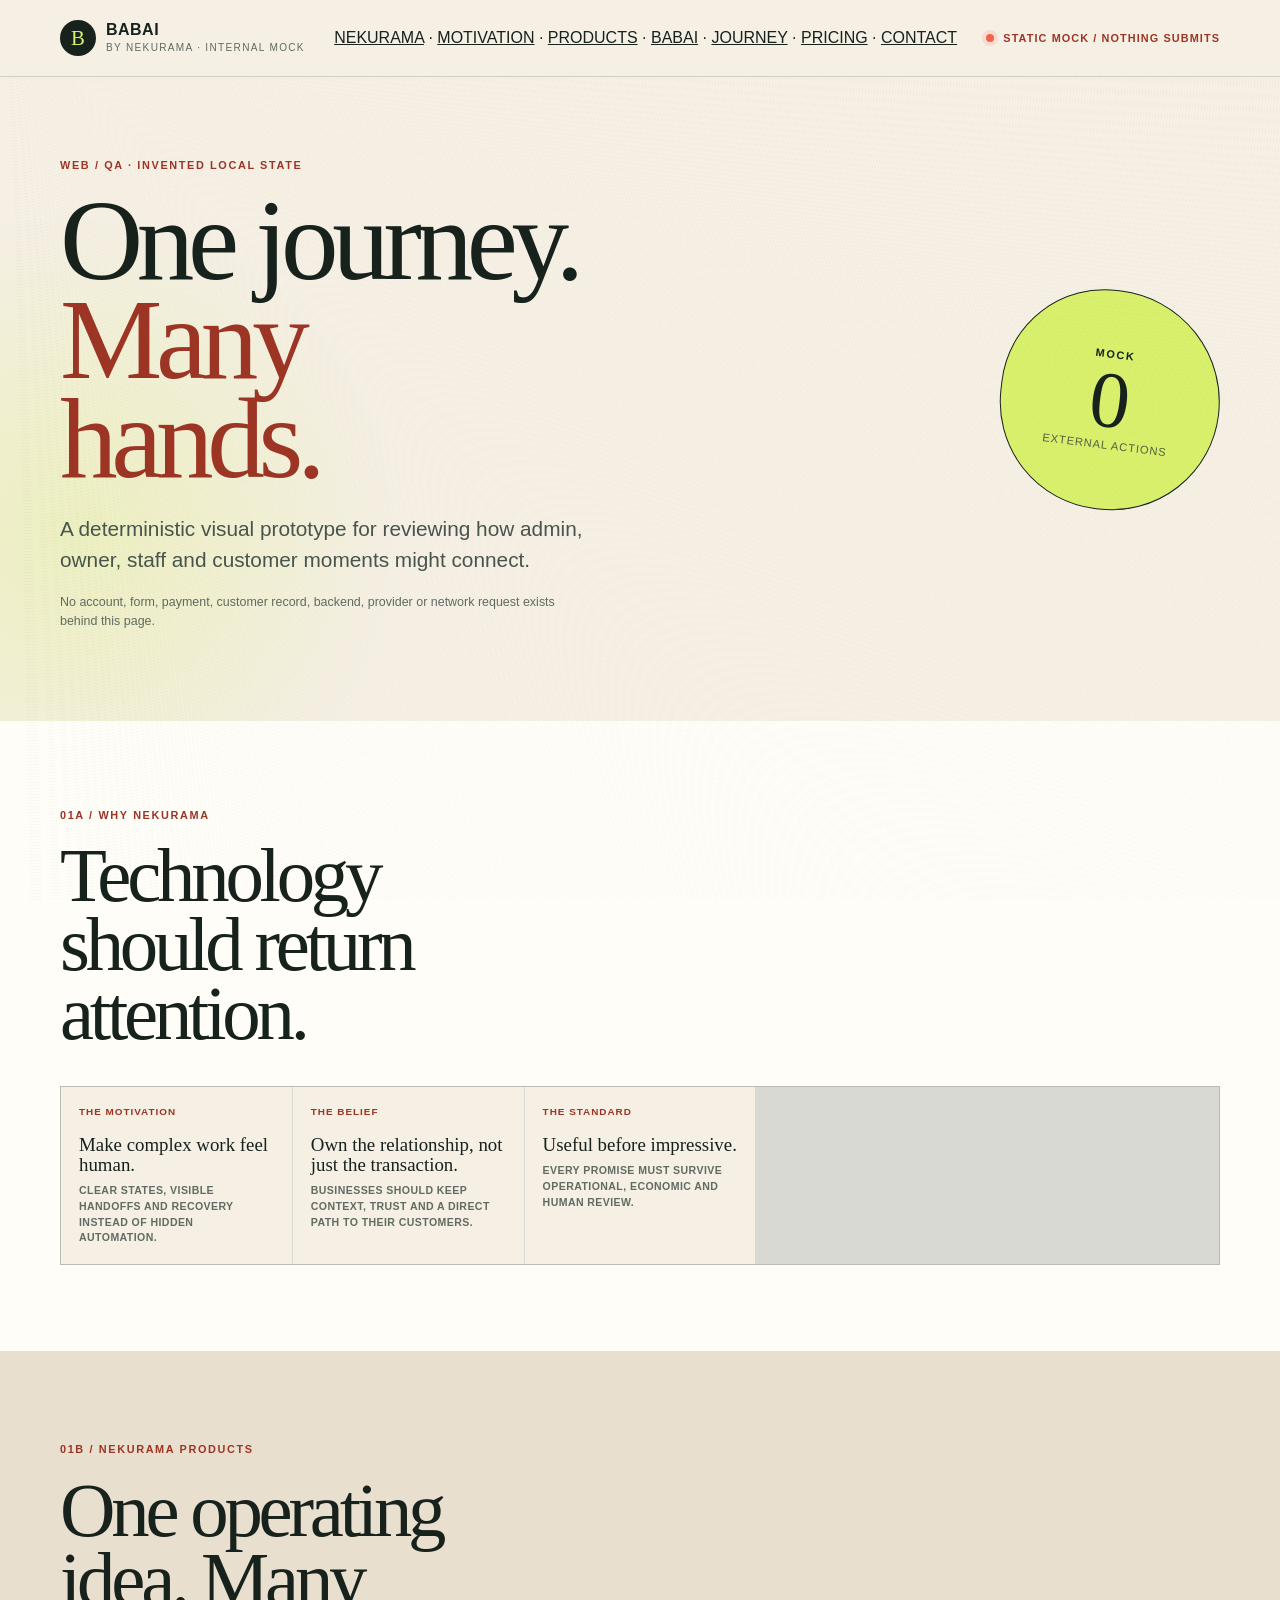
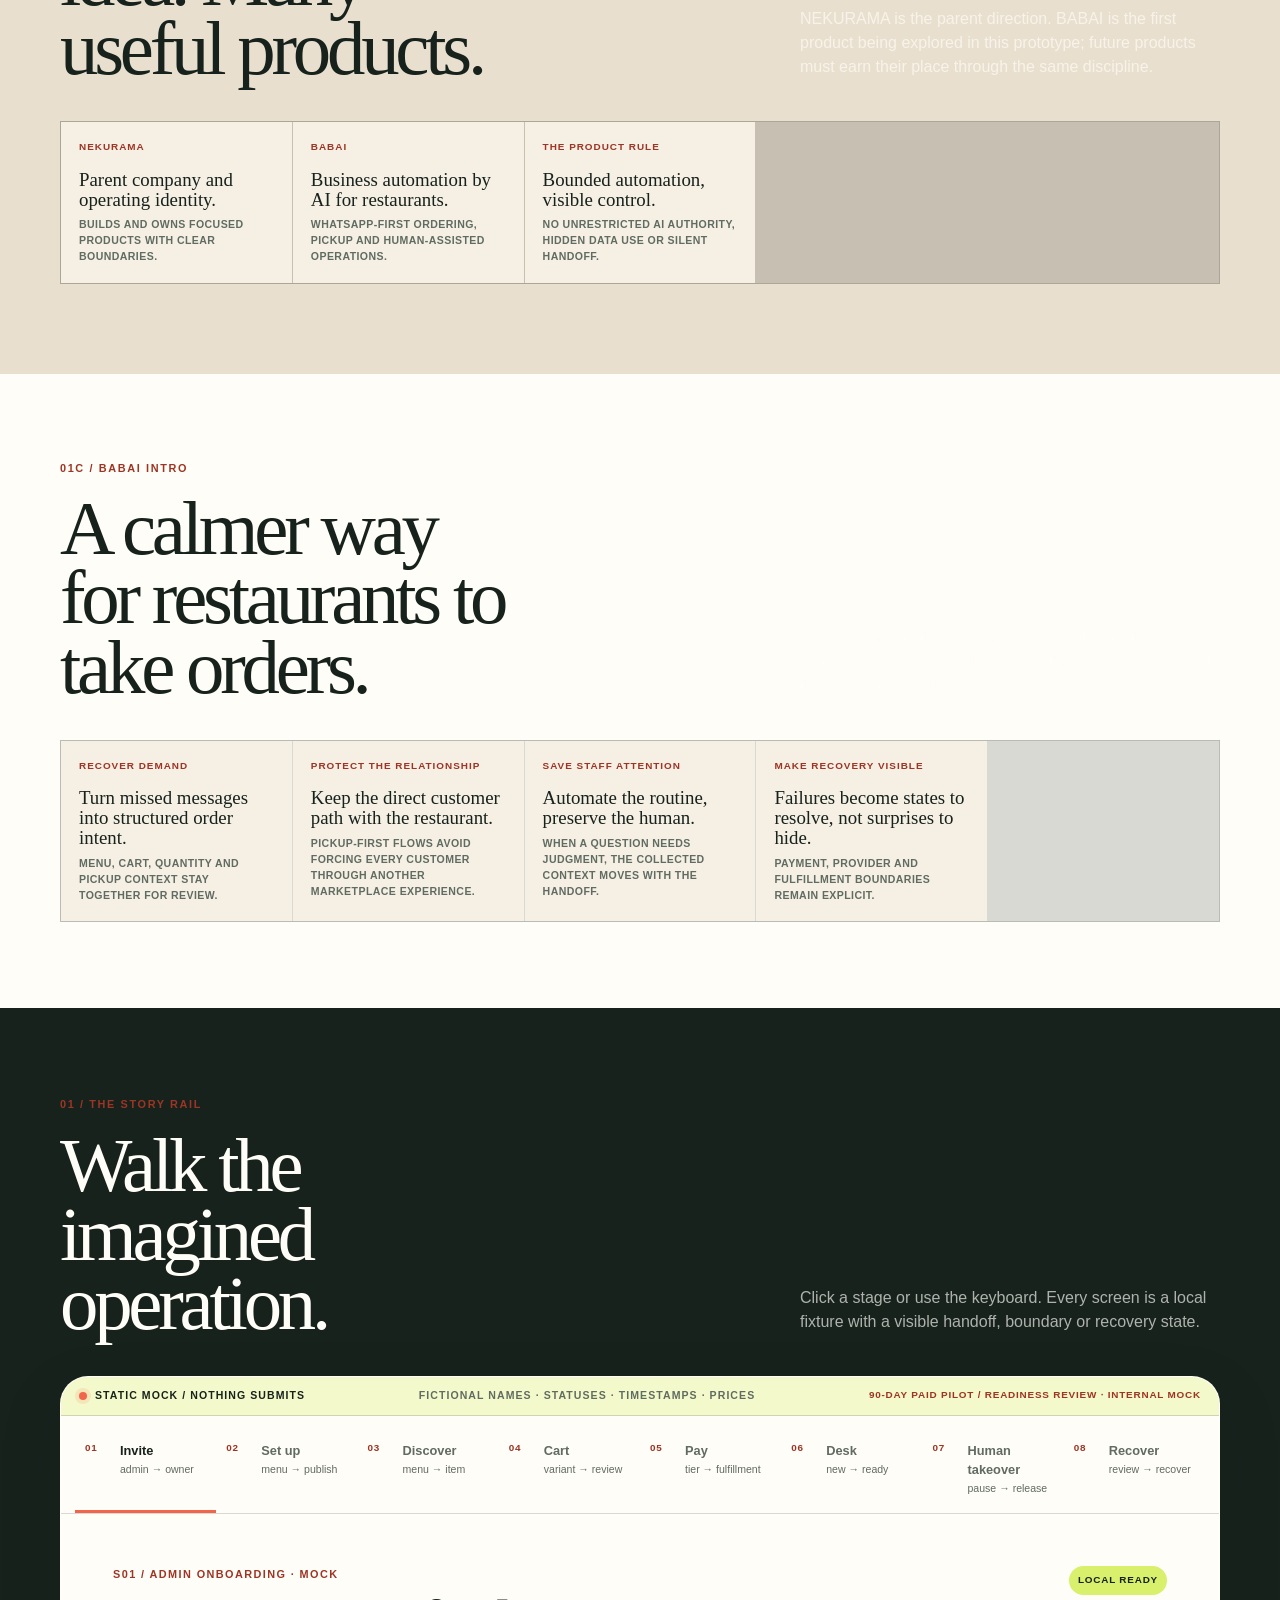
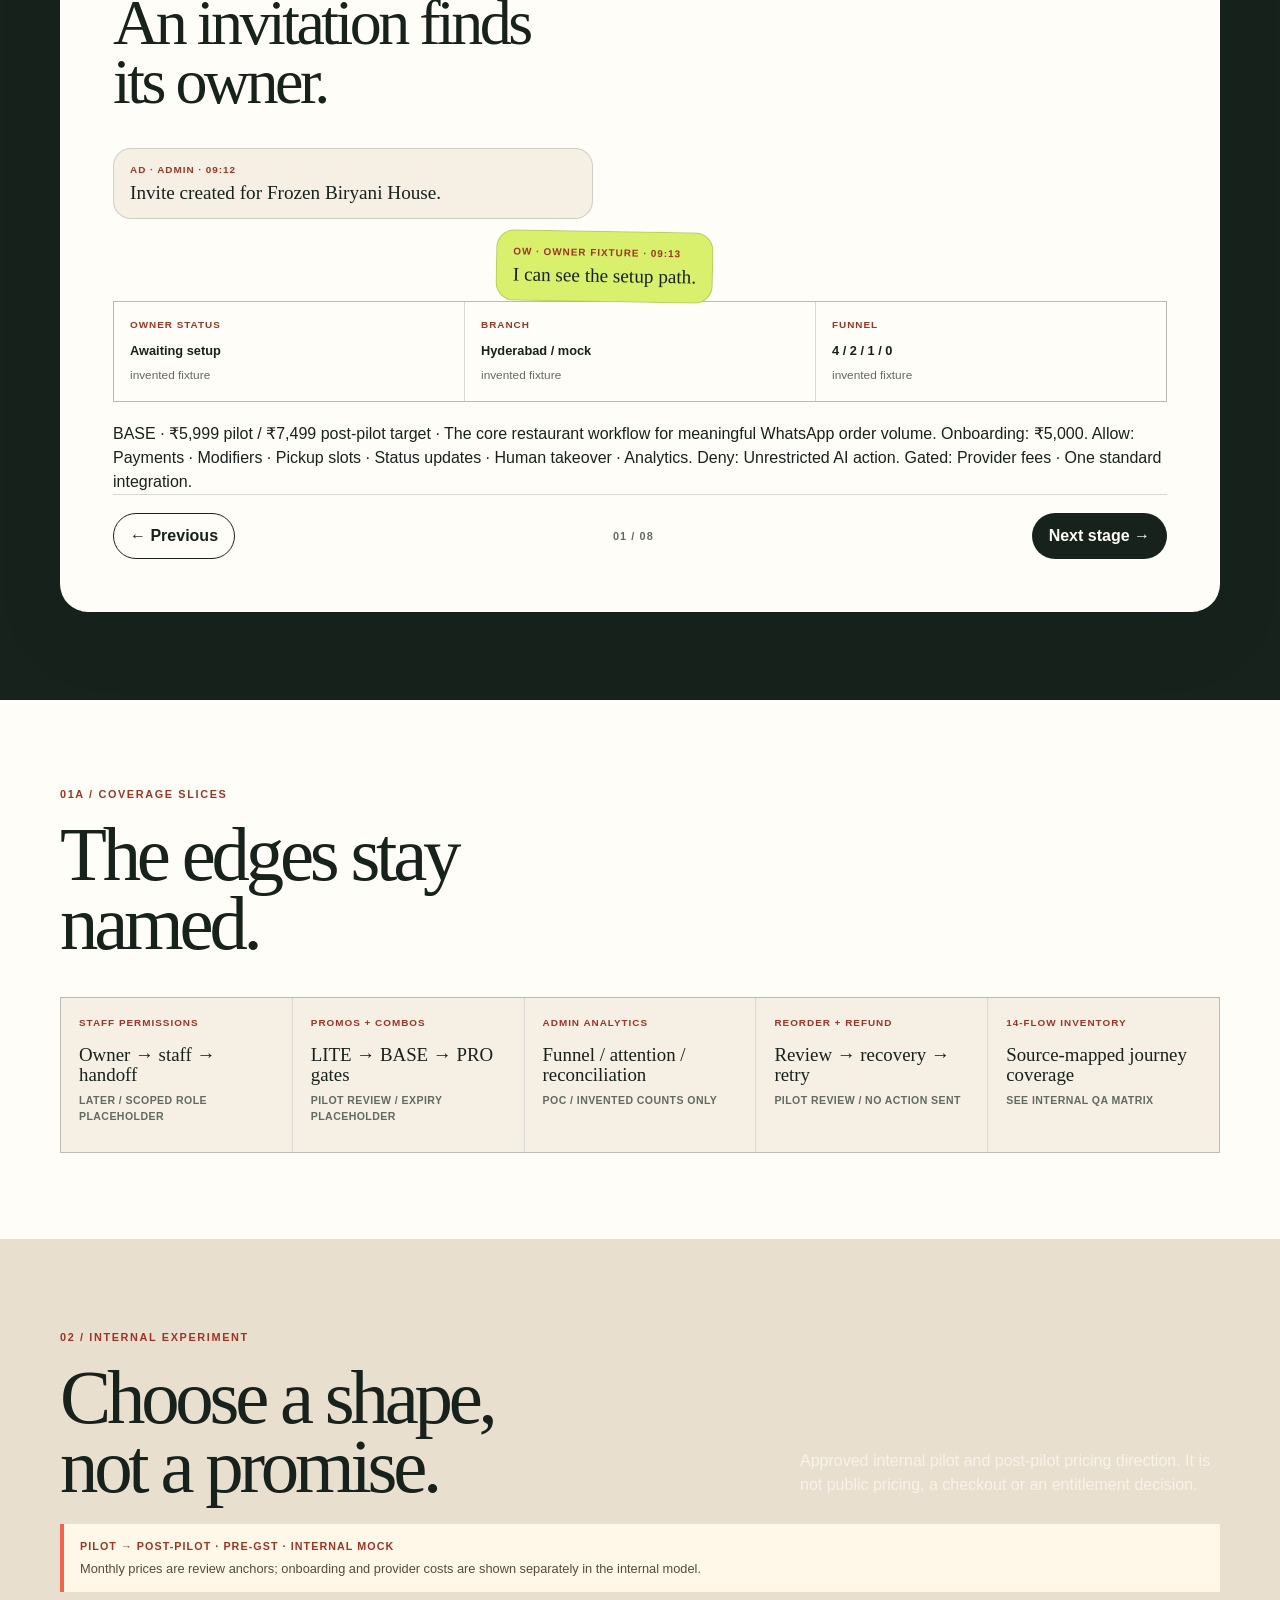
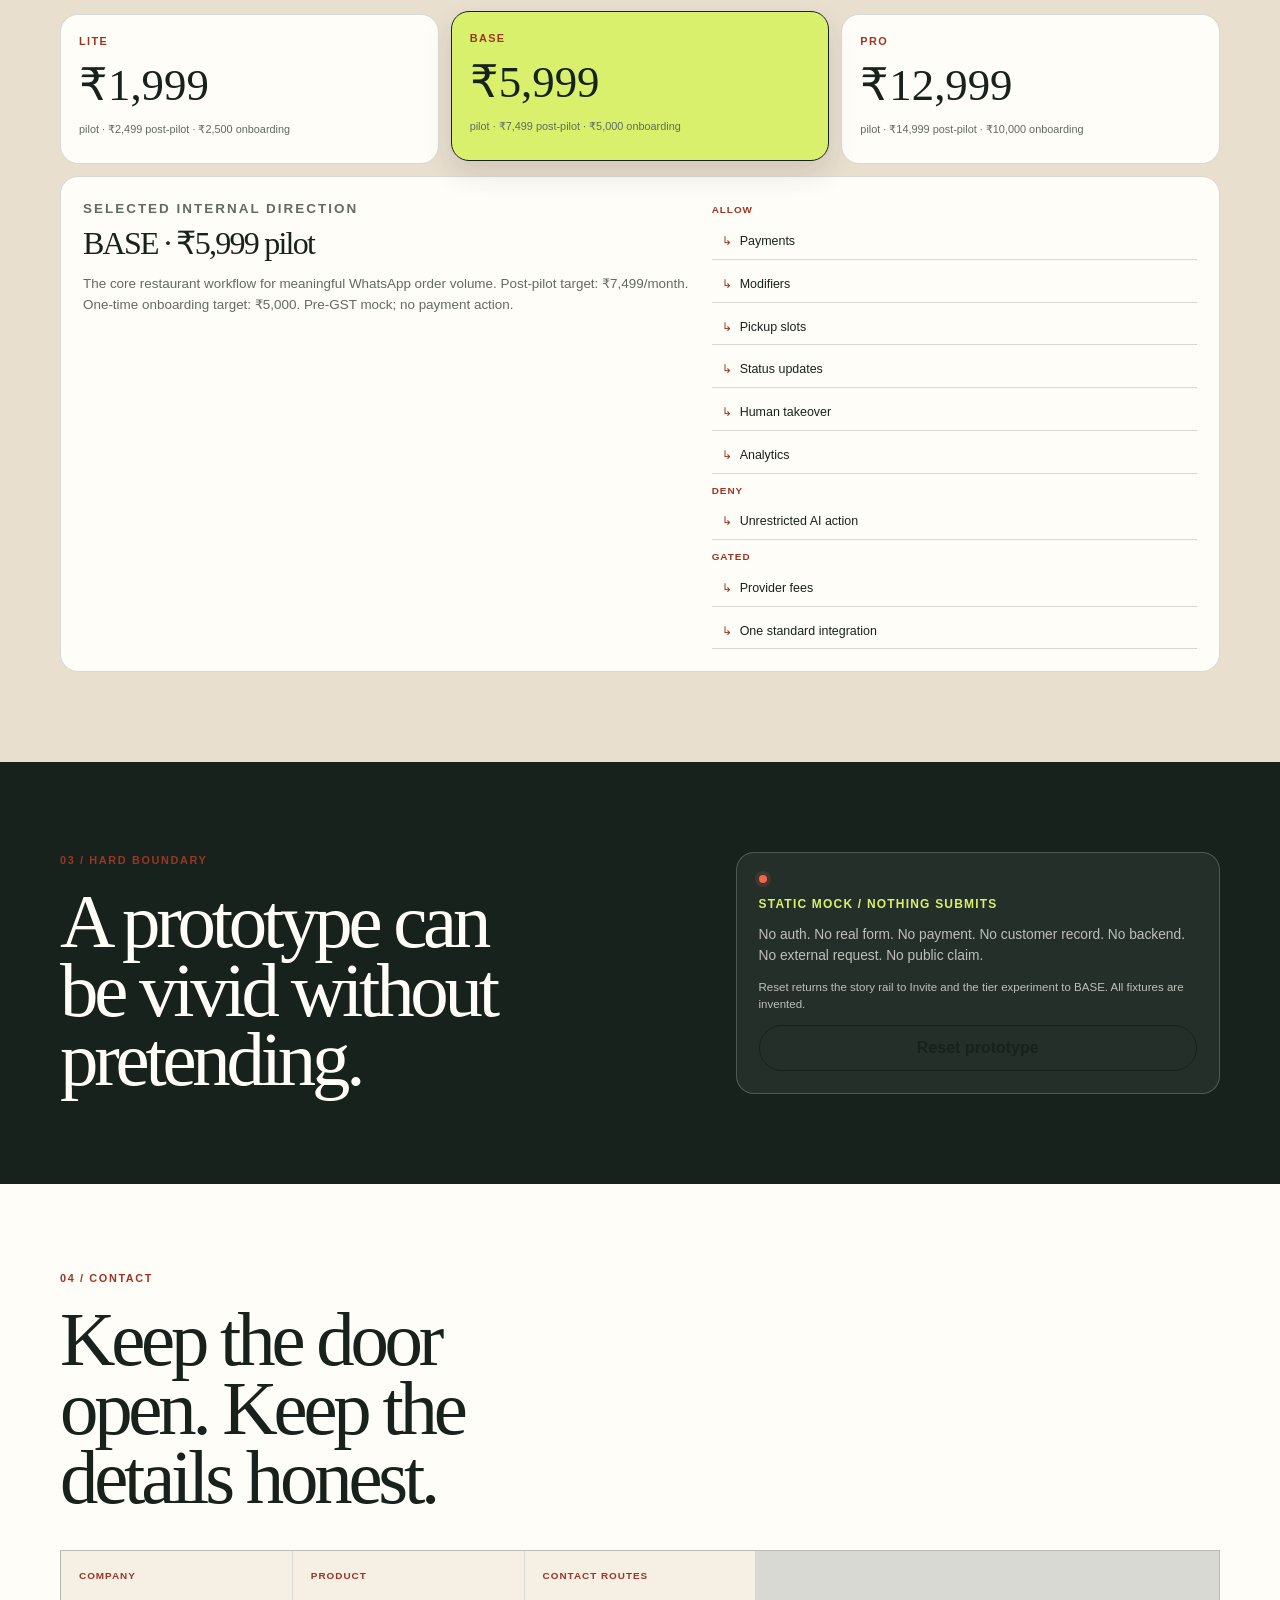
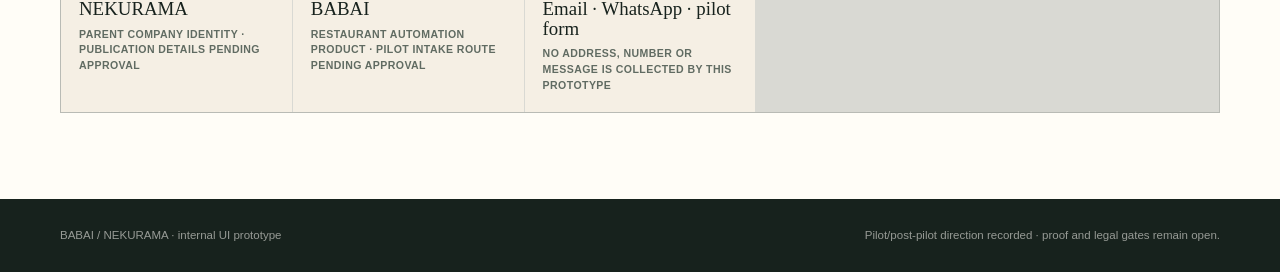
==== commit 2dd26572: "Add NEKURAMA and BABAI navigation content Add top navigation, company motivation, product context, B" ====
--- a/index.html
+++ b/index.html
@@ -17,6 +17,15 @@
           <span class="brand-mark" aria-hidden="true">B</span>
           <span><strong>BABAI</strong><small>by NEKURAMA · internal mock</small></span>
         </a>
+        <nav aria-label="Primary navigation">
+          <a href="#top">NEKURAMA</a> ·
+          <a href="#motivation">MOTIVATION</a> ·
+          <a href="#products">PRODUCTS</a> ·
+          <a href="#babai">BABAI</a> ·
+          <a href="#journey">JOURNEY</a> ·
+          <a href="#pricing">PRICING</a> ·
+          <a href="#contact">CONTACT</a>
+        </nav>
         <div class="header-safety" role="note">
           <span class="status-dot" aria-hidden="true"></span>
           STATIC MOCK / NOTHING SUBMITS
@@ -36,6 +45,58 @@
           <span>MOCK</span>
           <strong>0</strong>
           <small>external actions</small>
+        </div>
+      </section>
+
+      <section class="coverage-section" id="motivation" aria-labelledby="motivation-title">
+        <div class="shell">
+          <div class="section-heading">
+            <div>
+              <p class="eyebrow">01A / WHY NEKURAMA</p>
+              <h2 id="motivation-title">Technology should return attention.</h2>
+            </div>
+            <p>NEKURAMA is being shaped around useful, governed software for people who run real businesses—not another layer of noise.</p>
+          </div>
+          <div class="coverage-grid">
+            <article><span>THE MOTIVATION</span><strong>Make complex work feel human.</strong><small>Clear states, visible handoffs and recovery instead of hidden automation.</small></article>
+            <article><span>THE BELIEF</span><strong>Own the relationship, not just the transaction.</strong><small>Businesses should keep context, trust and a direct path to their customers.</small></article>
+            <article><span>THE STANDARD</span><strong>Useful before impressive.</strong><small>Every promise must survive operational, economic and human review.</small></article>
+          </div>
+        </div>
+      </section>
+
+      <section class="pricing-section" id="products" aria-labelledby="products-title">
+        <div class="shell">
+          <div class="section-heading">
+            <div>
+              <p class="eyebrow">01B / NEKURAMA PRODUCTS</p>
+              <h2 id="products-title">One operating idea. Many useful products.</h2>
+            </div>
+            <p>NEKURAMA is the parent direction. BABAI is the first product being explored in this prototype; future products must earn their place through the same discipline.</p>
+          </div>
+          <div class="coverage-grid">
+            <article><span>NEKURAMA</span><strong>Parent company and operating identity.</strong><small>Builds and owns focused products with clear boundaries.</small></article>
+            <article><span>BABAI</span><strong>Business automation by AI for restaurants.</strong><small>WhatsApp-first ordering, pickup and human-assisted operations.</small></article>
+            <article><span>THE PRODUCT RULE</span><strong>Bounded automation, visible control.</strong><small>No unrestricted AI authority, hidden data use or silent handoff.</small></article>
+          </div>
+        </div>
+      </section>
+
+      <section class="coverage-section" id="babai" aria-labelledby="babai-title">
+        <div class="shell">
+          <div class="section-heading">
+            <div>
+              <p class="eyebrow">01C / BABAI INTRO</p>
+              <h2 id="babai-title">A calmer way for restaurants to take orders.</h2>
+            </div>
+            <p>BABAI connects the customer conversation to the restaurant operation while keeping the staff, the order and the next action visible.</p>
+          </div>
+          <div class="coverage-grid">
+            <article><span>RECOVER DEMAND</span><strong>Turn missed messages into structured order intent.</strong><small>Menu, cart, quantity and pickup context stay together for review.</small></article>
+            <article><span>PROTECT THE RELATIONSHIP</span><strong>Keep the direct customer path with the restaurant.</strong><small>Pickup-first flows avoid forcing every customer through another marketplace experience.</small></article>
+            <article><span>SAVE STAFF ATTENTION</span><strong>Automate the routine, preserve the human.</strong><small>When a question needs judgment, the collected context moves with the handoff.</small></article>
+            <article><span>MAKE RECOVERY VISIBLE</span><strong>Failures become states to resolve, not surprises to hide.</strong><small>Payment, provider and fulfillment boundaries remain explicit.</small></article>
+          </div>
         </div>
       </section>
 
@@ -165,6 +226,23 @@
           </div>
         </div>
       </section>
+
+      <section class="coverage-section" id="contact" aria-labelledby="contact-title">
+        <div class="shell">
+          <div class="section-heading">
+            <div>
+              <p class="eyebrow">04 / CONTACT</p>
+              <h2 id="contact-title">Keep the door open. Keep the details honest.</h2>
+            </div>
+            <p>Contact routes are intentionally not connected in this static mock. Public contact details will be added only after ownership, domain and publication approval.</p>
+          </div>
+          <div class="coverage-grid">
+            <article><span>COMPANY</span><strong>NEKURAMA</strong><small>Parent company identity · publication details pending approval</small></article>
+            <article><span>PRODUCT</span><strong>BABAI</strong><small>Restaurant automation product · pilot intake route pending approval</small></article>
+            <article><span>CONTACT ROUTES</span><strong>Email · WhatsApp · pilot form</strong><small>No address, number or message is collected by this prototype</small></article>
+          </div>
+        </div>
+      </section>
     </main>
 
     <footer class="site-footer">
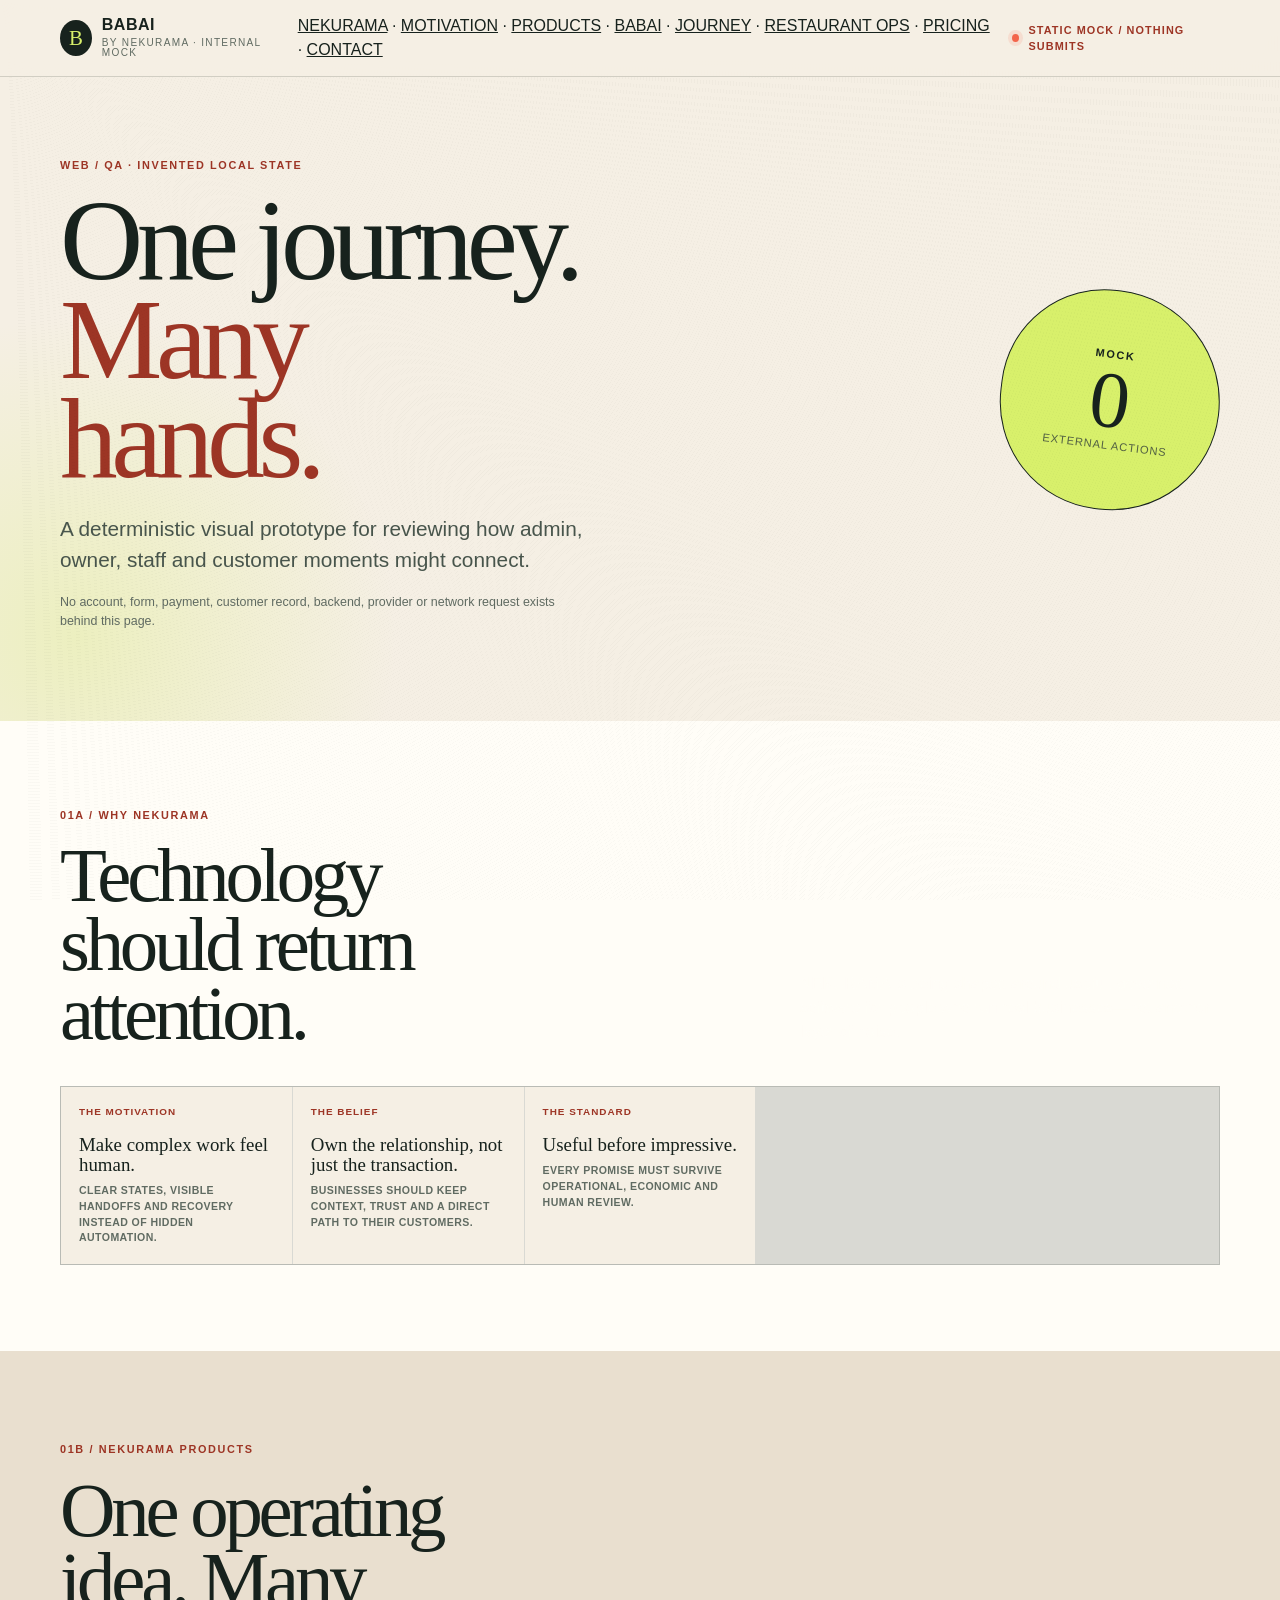
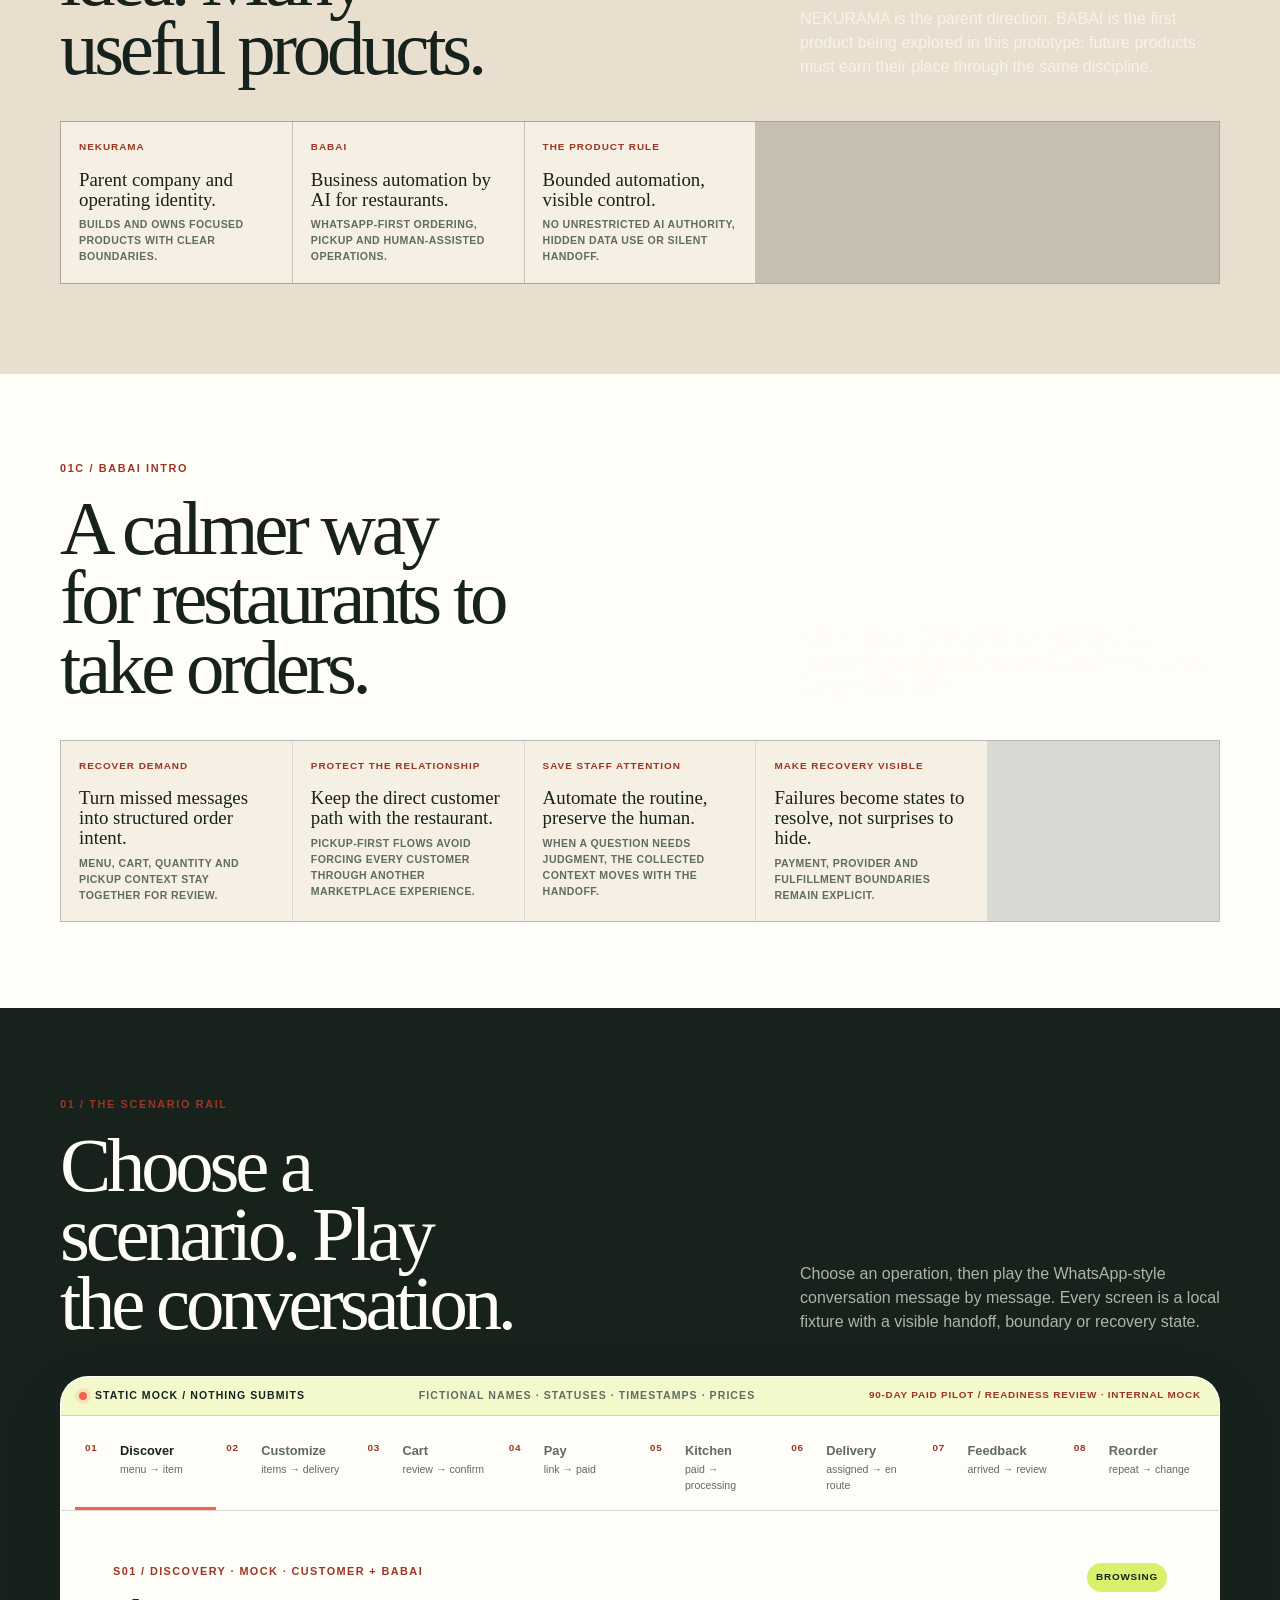
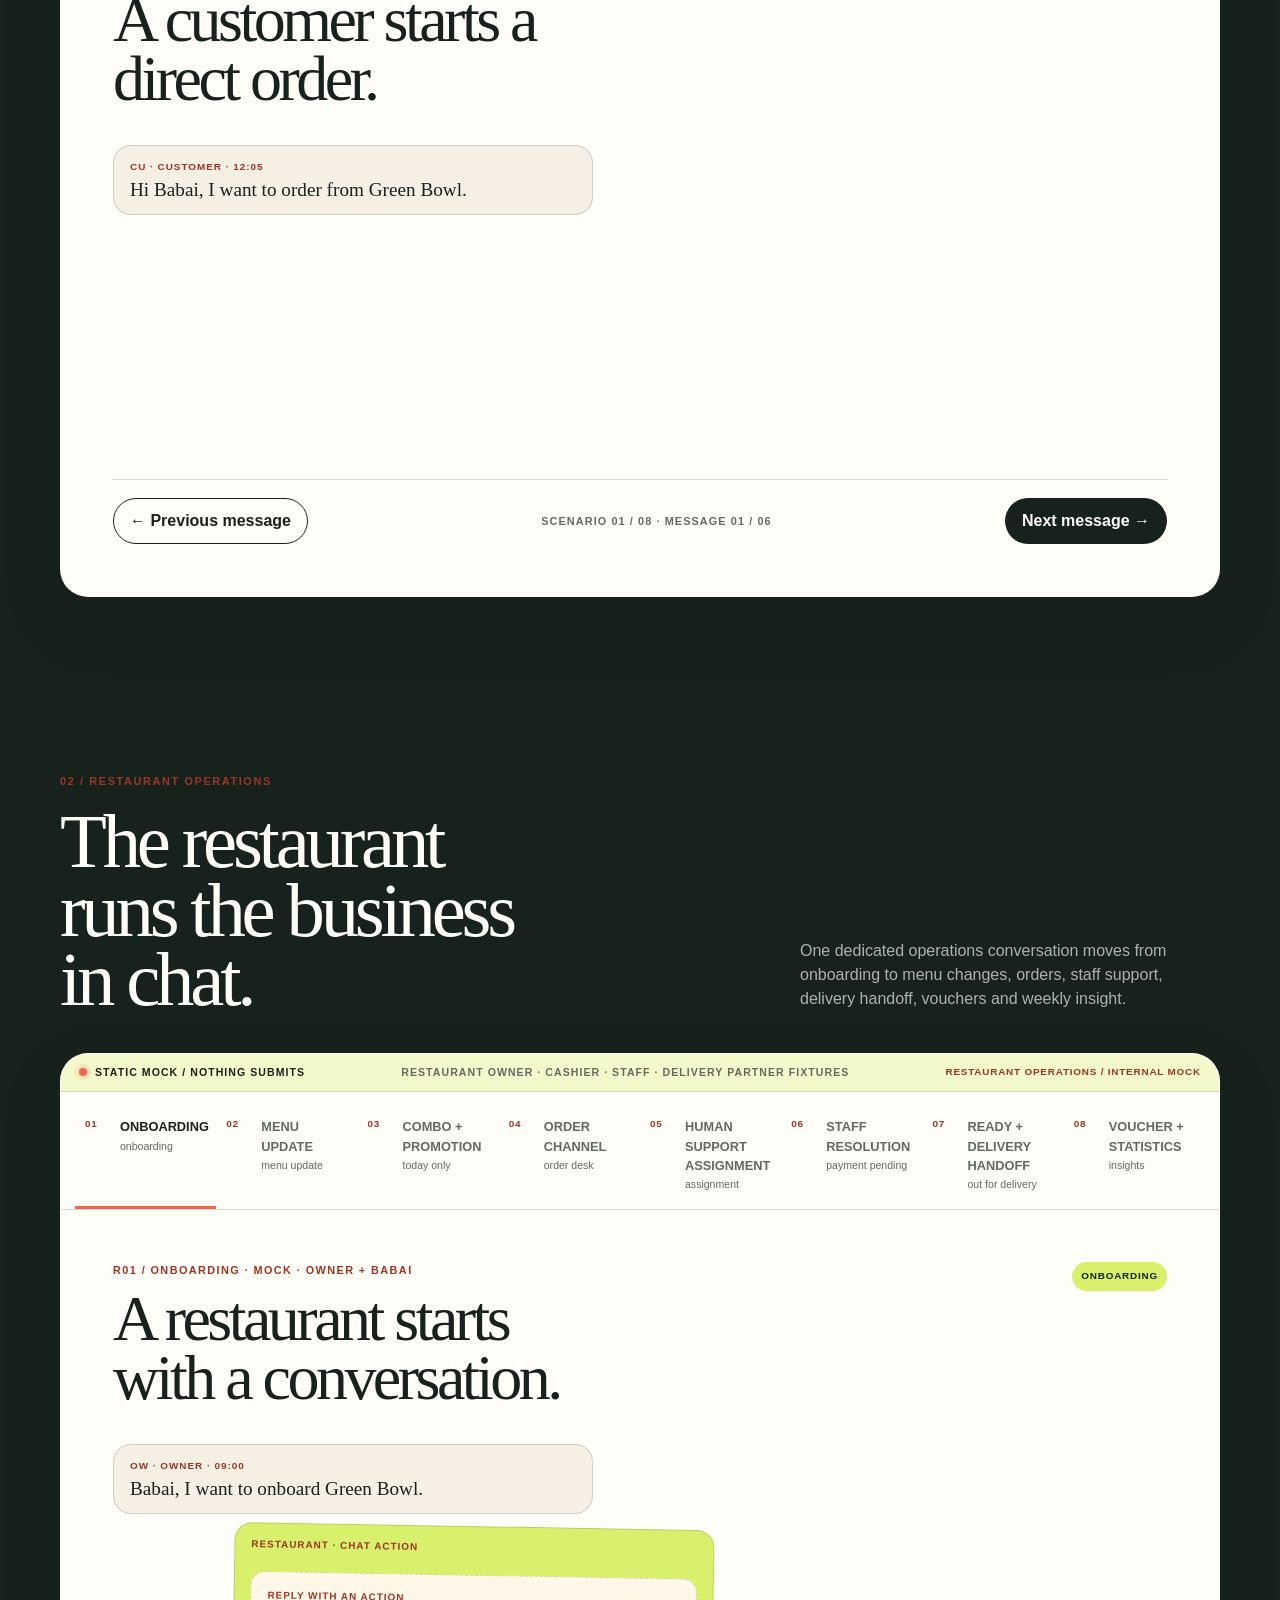
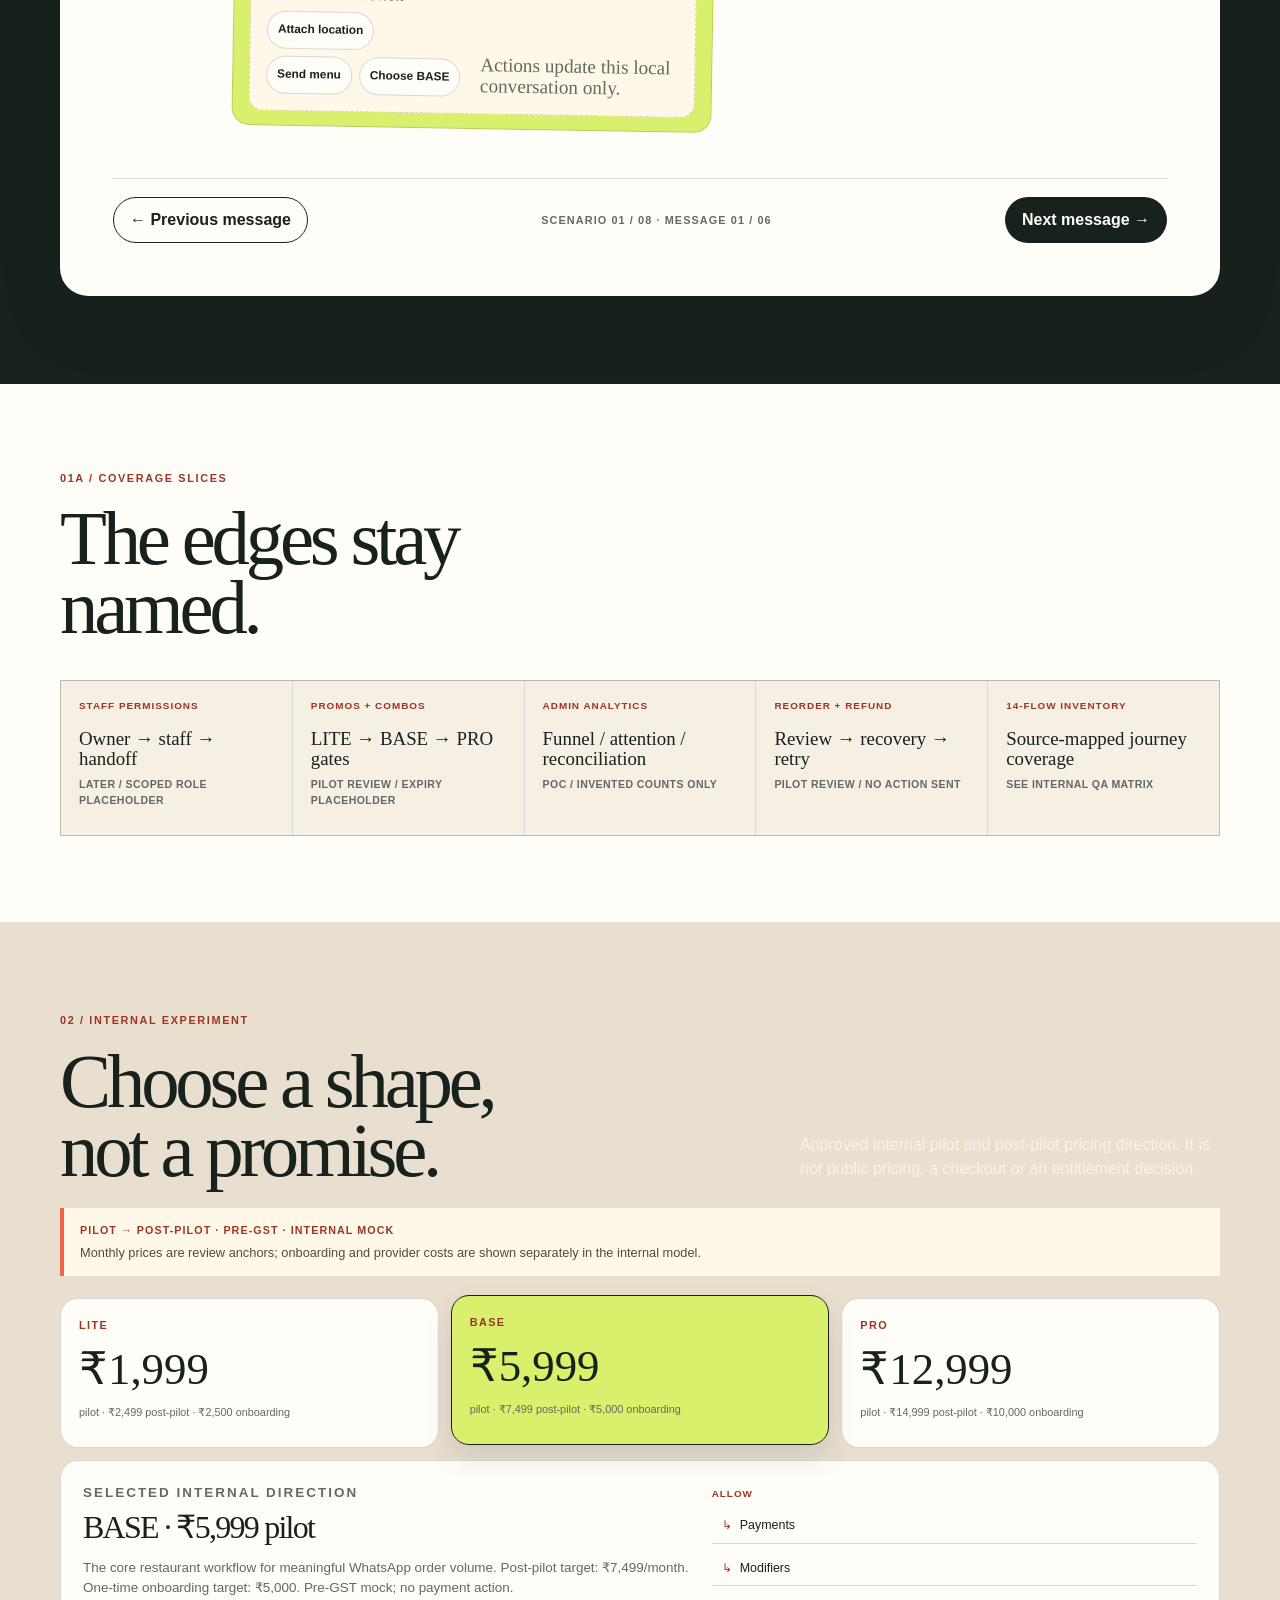
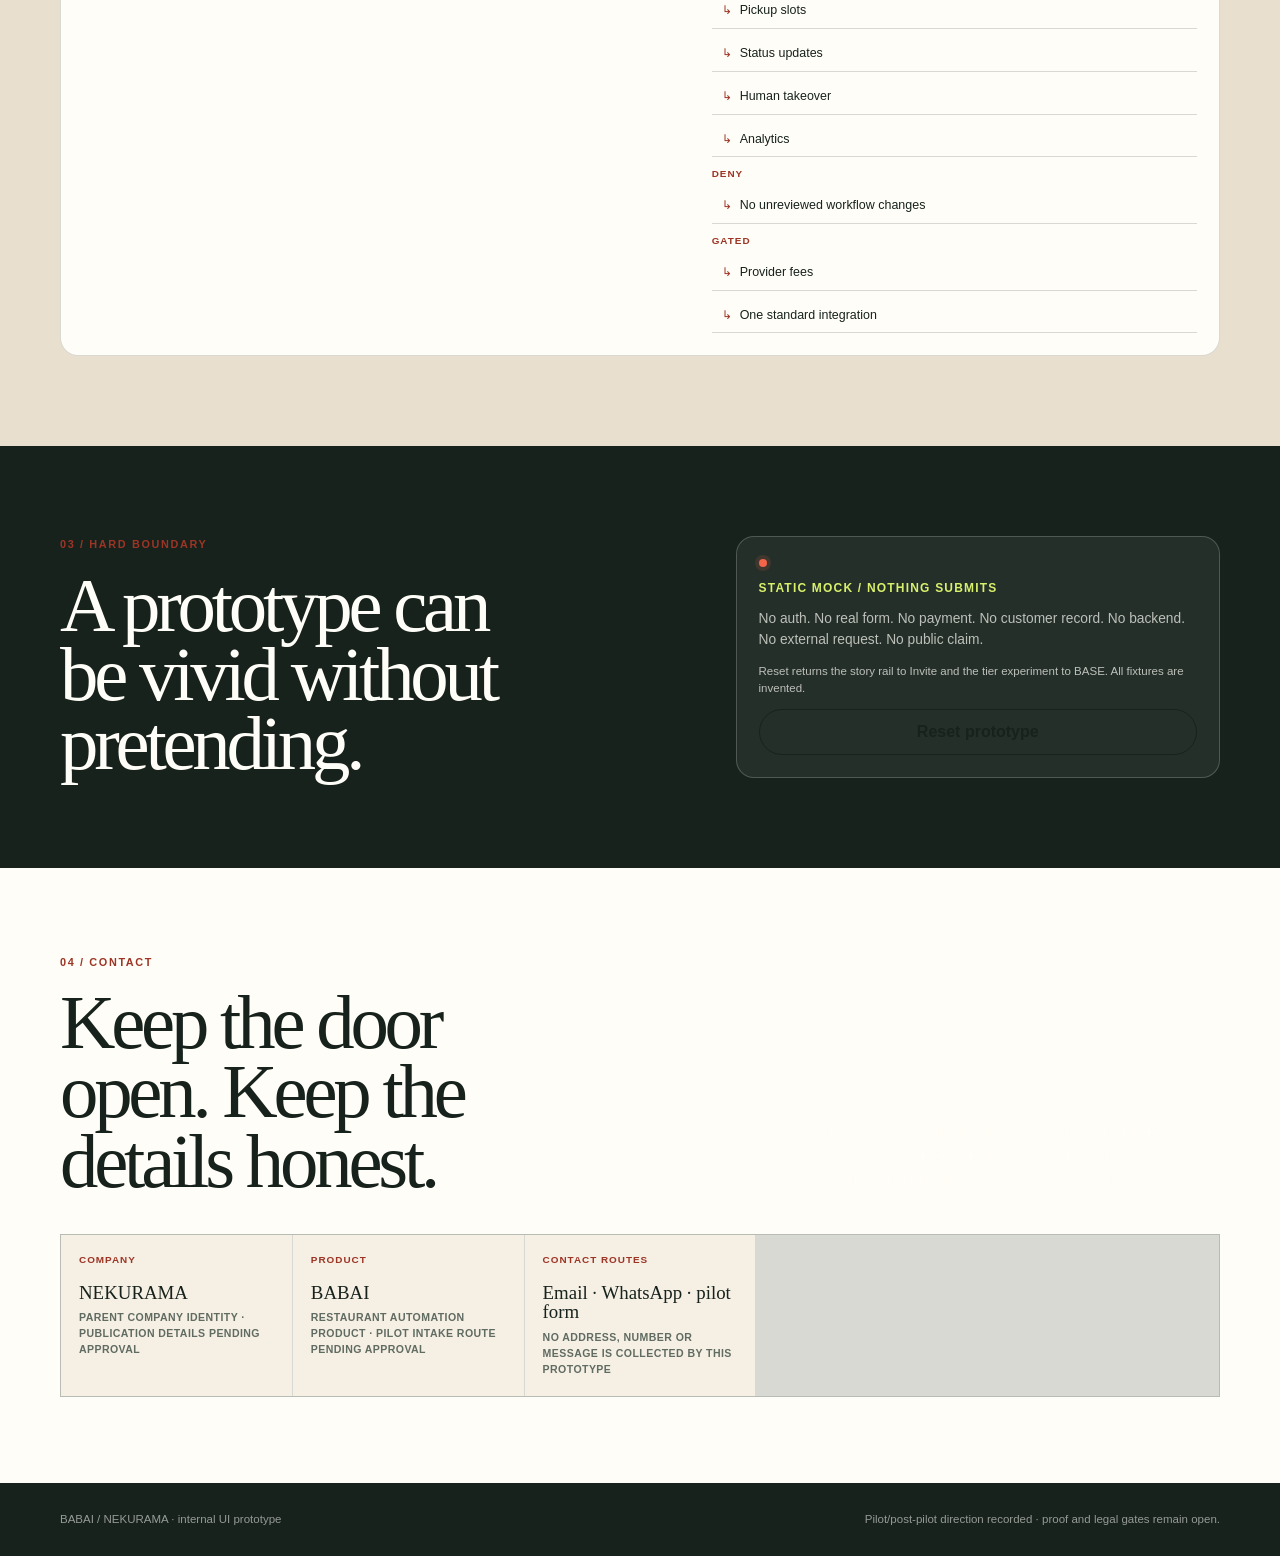
==== commit d6f65448: "Add customer and restaurant chat flows Consolidate the customer ordering lifecycle and add a restaur" ====
--- a/index.html
+++ b/index.html
@@ -23,6 +23,7 @@
           <a href="#products">PRODUCTS</a> ·
           <a href="#babai">BABAI</a> ·
           <a href="#journey">JOURNEY</a> ·
+          <a href="#restaurant-operations">RESTAURANT OPS</a> ·
           <a href="#pricing">PRICING</a> ·
           <a href="#contact">CONTACT</a>
         </nav>
@@ -104,10 +105,10 @@
         <div class="shell">
           <div class="section-heading">
             <div>
-              <p class="eyebrow">01 / THE STORY RAIL</p>
-              <h2 id="journey-title">Walk the imagined operation.</h2>
-            </div>
-            <p>Click a stage or use the keyboard. Every screen is a local fixture with a visible handoff, boundary or recovery state.</p>
+              <p class="eyebrow">01 / THE SCENARIO RAIL</p>
+              <h2 id="journey-title">Choose a scenario. Play the conversation.</h2>
+            </div>
+            <p>Choose an operation, then play the WhatsApp-style conversation message by message. Every screen is a local fixture with a visible handoff, boundary or recovery state.</p>
           </div>
 
           <div class="journey-shell">
@@ -116,30 +117,30 @@
               <span class="safety-detail">Fictional names · statuses · timestamps · prices</span>
               <span class="pilot-marker">90-DAY PAID PILOT / READINESS REVIEW · INTERNAL MOCK</span>
             </div>
-            <nav class="story-rail" aria-label="Prototype journey stages" role="tablist" aria-orientation="horizontal">
+            <nav class="story-rail" aria-label="Conversation scenarios" role="tablist" aria-orientation="horizontal">
               <button class="story-step is-active" type="button" role="tab" aria-selected="true" aria-controls="journey-panel" tabindex="0" data-stage="0">
-                <span class="step-number">01</span><span><strong>Invite</strong><small>admin → owner</small></span>
+                <span class="step-number">01</span><span><strong>Discover</strong><small>menu → item</small></span>
               </button>
               <button class="story-step" type="button" role="tab" aria-selected="false" aria-controls="journey-panel" tabindex="-1" data-stage="1">
-                <span class="step-number">02</span><span><strong>Set up</strong><small>menu → publish</small></span>
+                <span class="step-number">02</span><span><strong>Customize</strong><small>items → delivery</small></span>
               </button>
               <button class="story-step" type="button" role="tab" aria-selected="false" aria-controls="journey-panel" tabindex="-1" data-stage="2">
-                <span class="step-number">03</span><span><strong>Discover</strong><small>menu → item</small></span>
+                <span class="step-number">03</span><span><strong>Cart</strong><small>review → confirm</small></span>
               </button>
               <button class="story-step" type="button" role="tab" aria-selected="false" aria-controls="journey-panel" tabindex="-1" data-stage="3">
-                <span class="step-number">04</span><span><strong>Cart</strong><small>variant → review</small></span>
+                <span class="step-number">04</span><span><strong>Pay</strong><small>link → paid</small></span>
               </button>
               <button class="story-step" type="button" role="tab" aria-selected="false" aria-controls="journey-panel" tabindex="-1" data-stage="4">
-                <span class="step-number">05</span><span><strong>Pay</strong><small>tier → fulfillment</small></span>
+                <span class="step-number">05</span><span><strong>Kitchen</strong><small>paid → processing</small></span>
               </button>
               <button class="story-step" type="button" role="tab" aria-selected="false" aria-controls="journey-panel" tabindex="-1" data-stage="5">
-                <span class="step-number">06</span><span><strong>Desk</strong><small>new → ready</small></span>
+                <span class="step-number">06</span><span><strong>Delivery</strong><small>assigned → en route</small></span>
               </button>
               <button class="story-step" type="button" role="tab" aria-selected="false" aria-controls="journey-panel" tabindex="-1" data-stage="6">
-                <span class="step-number">07</span><span><strong>Human takeover</strong><small>pause → release</small></span>
+                <span class="step-number">07</span><span><strong>Feedback</strong><small>arrived → review</small></span>
               </button>
               <button class="story-step" type="button" role="tab" aria-selected="false" aria-controls="journey-panel" tabindex="-1" data-stage="7">
-                <span class="step-number">08</span><span><strong>Recover</strong><small>review → recover</small></span>
+                <span class="step-number">08</span><span><strong>Reorder</strong><small>repeat → change</small></span>
               </button>
             </nav>
 
@@ -152,12 +153,49 @@
                 <span class="journey-state" id="journey-state">LOCAL READY</span>
               </div>
               <p class="sr-only" id="journey-announcement" role="status" aria-live="polite" aria-atomic="true"></p>
-              <div class="journey-body" id="journey-body"></div>
-              <div class="journey-tier-callout" id="journey-tier-callout"></div>
+              <div class="journey-body" id="journey-body" style="height: 360px; overflow-y: auto;"></div>
               <div class="journey-controls">
-                <button class="button button-secondary" type="button" id="previous-stage">← Previous</button>
-                <span class="journey-progress" id="journey-progress">01 / 08</span>
-                <button class="button button-primary" type="button" id="next-stage">Next stage →</button>
+                <button class="button button-secondary" type="button" id="previous-stage">← Previous message</button>
+                <span class="journey-progress" id="journey-progress">MESSAGE 01 / 04</span>
+                <button class="button button-primary" type="button" id="next-stage">Next message →</button>
+              </div>
+            </article>
+          </div>
+        </div>
+      </section>
+
+      <section class="journey-section" id="restaurant-operations" aria-labelledby="restaurant-journey-title">
+        <div class="shell">
+          <div class="section-heading">
+            <div>
+              <p class="eyebrow">02 / RESTAURANT OPERATIONS</p>
+              <h2 id="restaurant-journey-title">The restaurant runs the business in chat.</h2>
+            </div>
+            <p>One dedicated operations conversation moves from onboarding to menu changes, orders, staff support, delivery handoff, vouchers and weekly insight.</p>
+          </div>
+
+          <div class="journey-shell">
+            <div class="journey-safety" role="note">
+              <span><span class="status-dot" aria-hidden="true"></span> STATIC MOCK / NOTHING SUBMITS</span>
+              <span class="safety-detail">Restaurant owner · cashier · staff · delivery partner fixtures</span>
+              <span class="pilot-marker">RESTAURANT OPERATIONS / INTERNAL MOCK</span>
+            </div>
+            <nav class="story-rail" id="restaurant-story-rail" aria-label="Restaurant operation scenarios" role="tablist" aria-orientation="horizontal"></nav>
+
+            <article class="journey-panel" id="restaurant-panel" role="tabpanel">
+              <div class="journey-header">
+                <div>
+                  <p class="journey-kicker" id="restaurant-kicker">R01 / ONBOARDING · MOCK</p>
+                  <h3 id="restaurant-title">A restaurant starts with a conversation.</h3>
+                </div>
+                <span class="journey-state" id="restaurant-state">ONBOARDING</span>
+              </div>
+              <p class="sr-only" id="restaurant-announcement" role="status" aria-live="polite" aria-atomic="true"></p>
+              <div class="journey-body" id="restaurant-body" style="height: 360px; overflow-y: auto;"></div>
+              <div class="journey-controls">
+                <button class="button button-secondary" type="button" id="restaurant-previous">← Previous message</button>
+                <span class="journey-progress" id="restaurant-progress">SCENARIO 01 / 08 · MESSAGE 01 / 06</span>
+                <button class="button button-primary" type="button" id="restaurant-next">Next message →</button>
               </div>
             </article>
           </div>
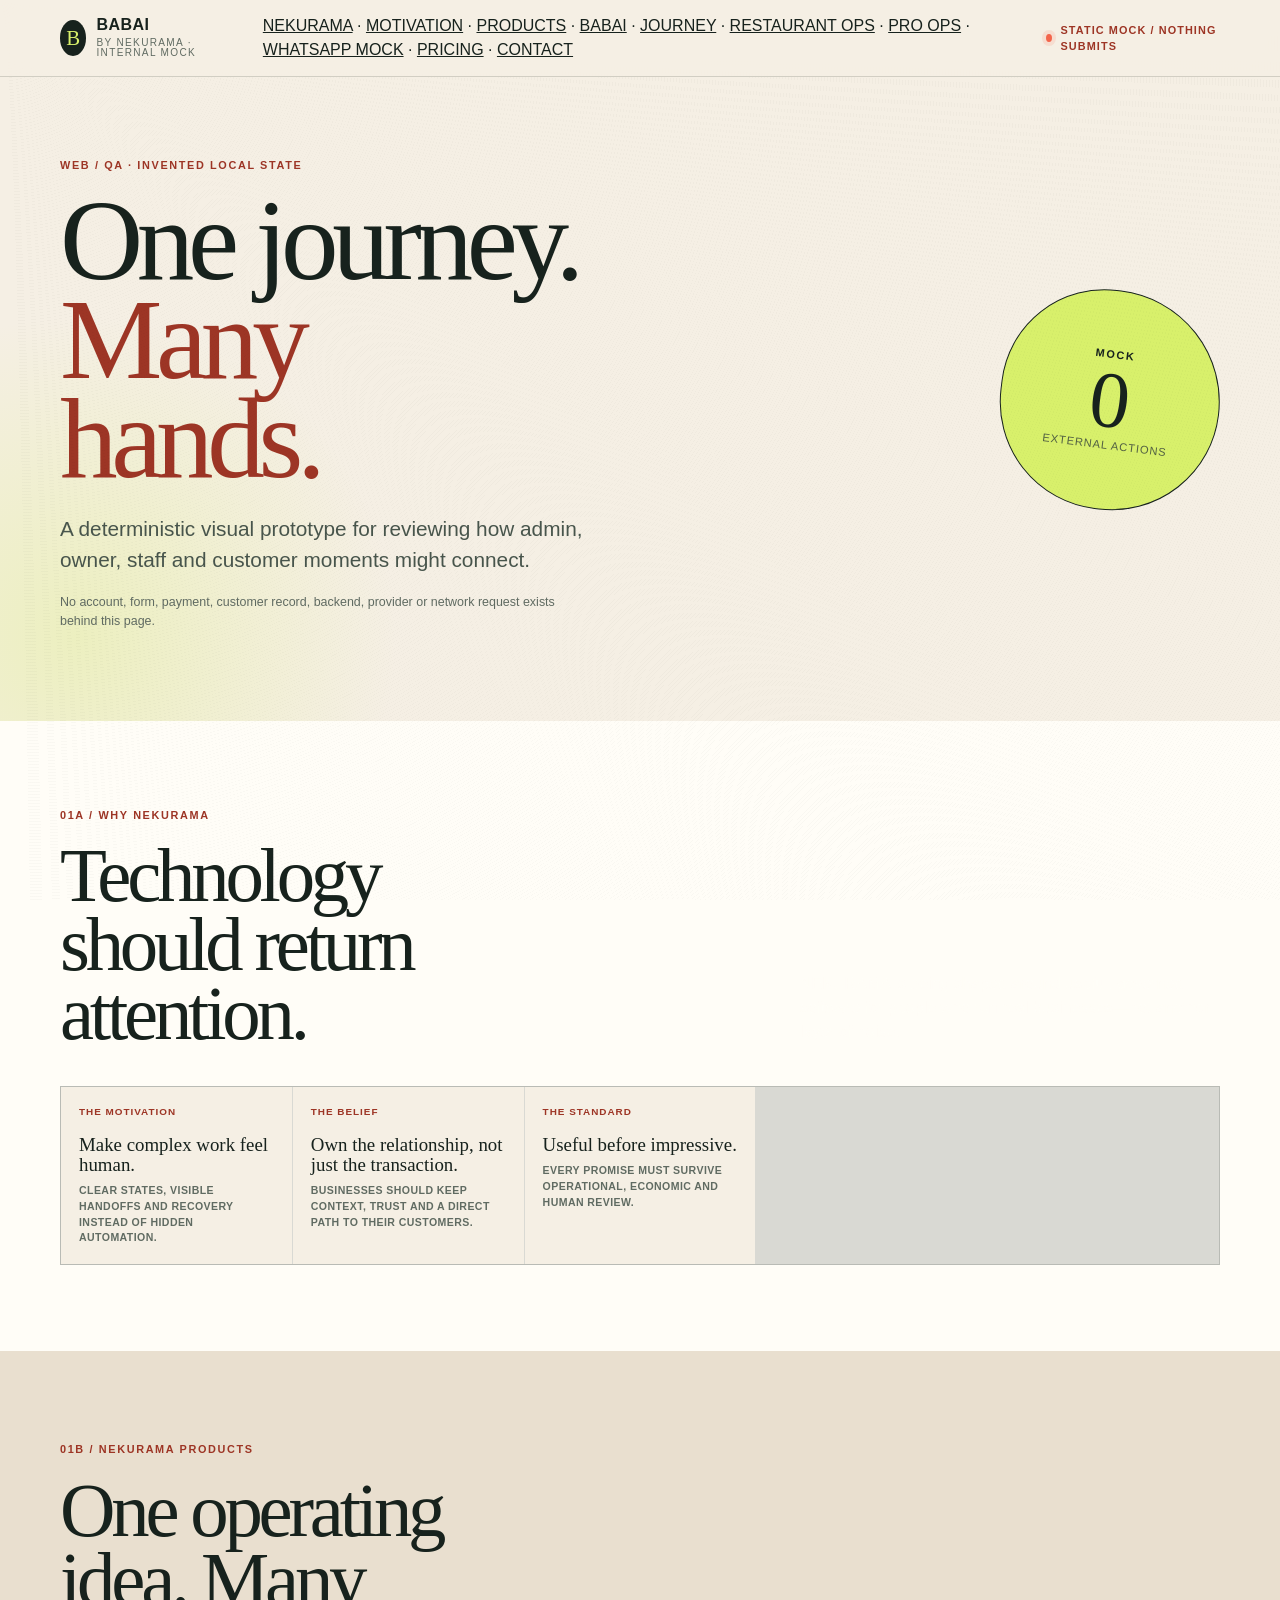
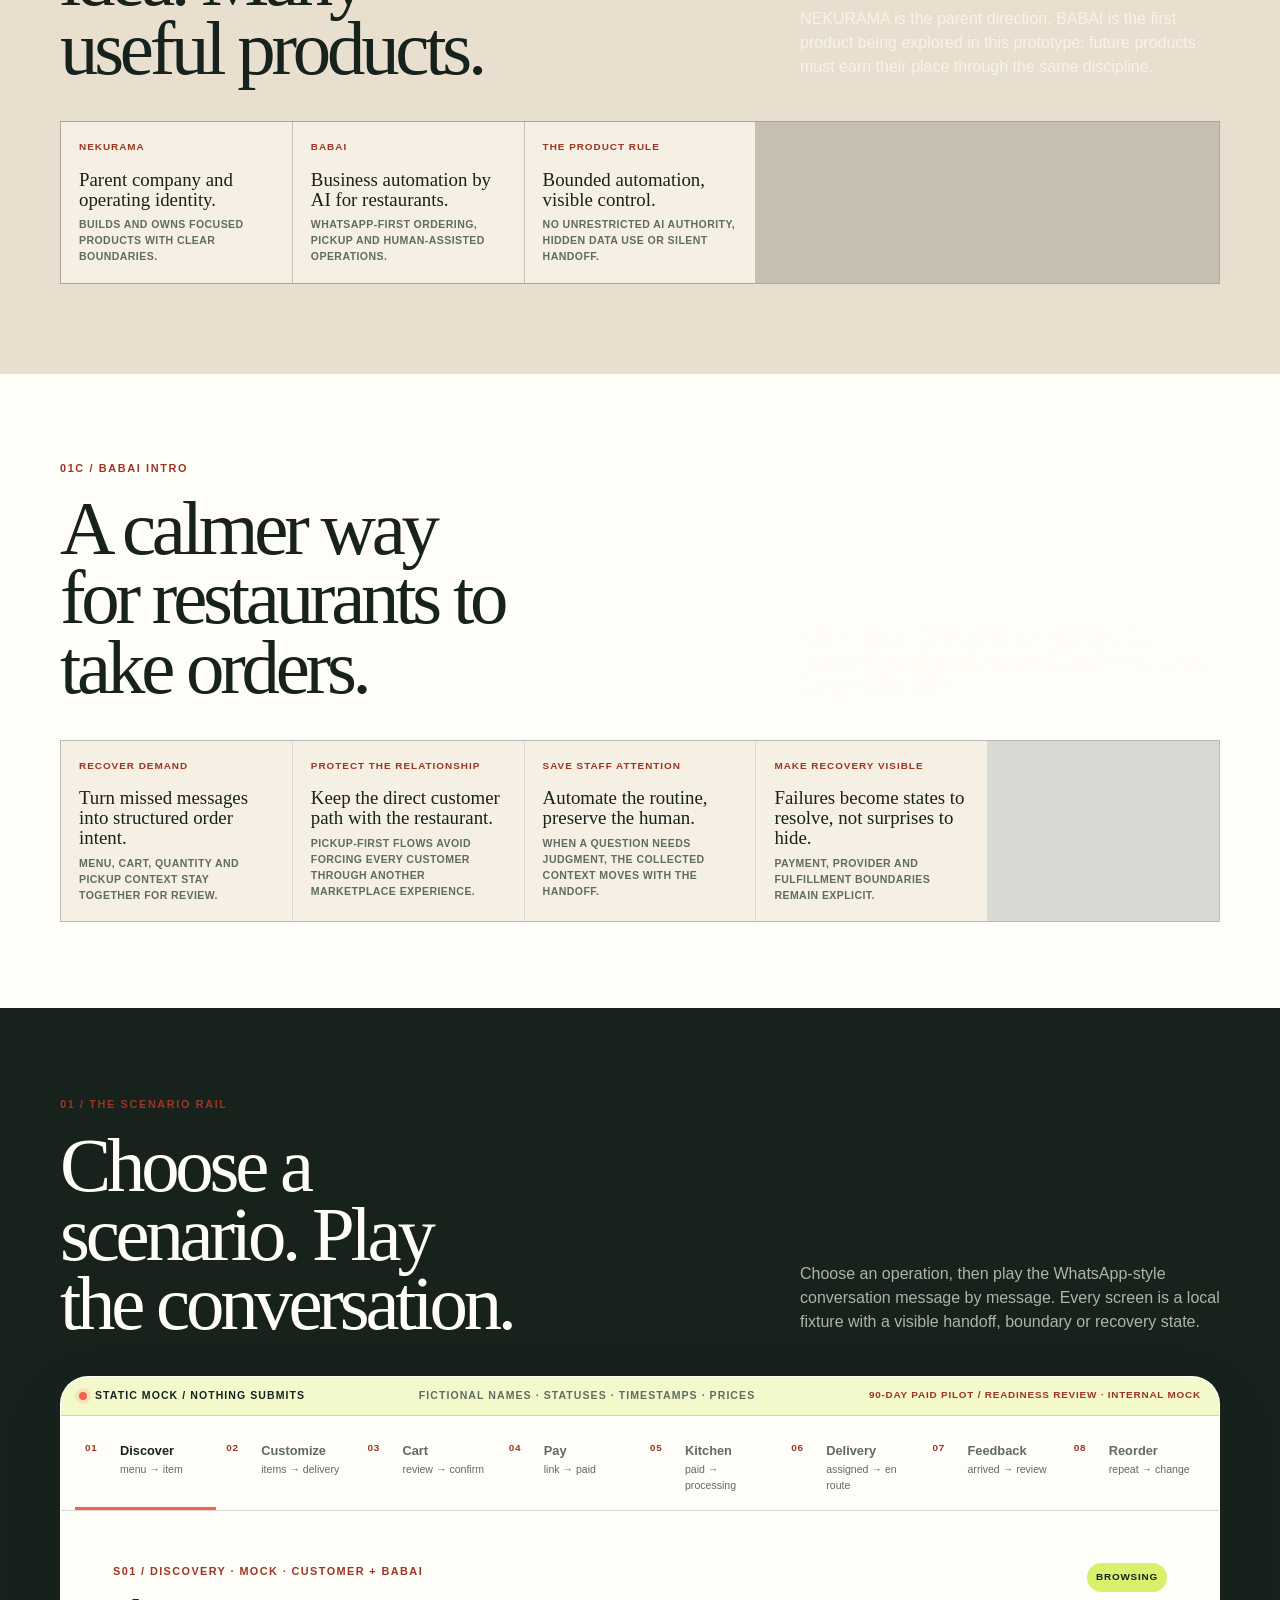
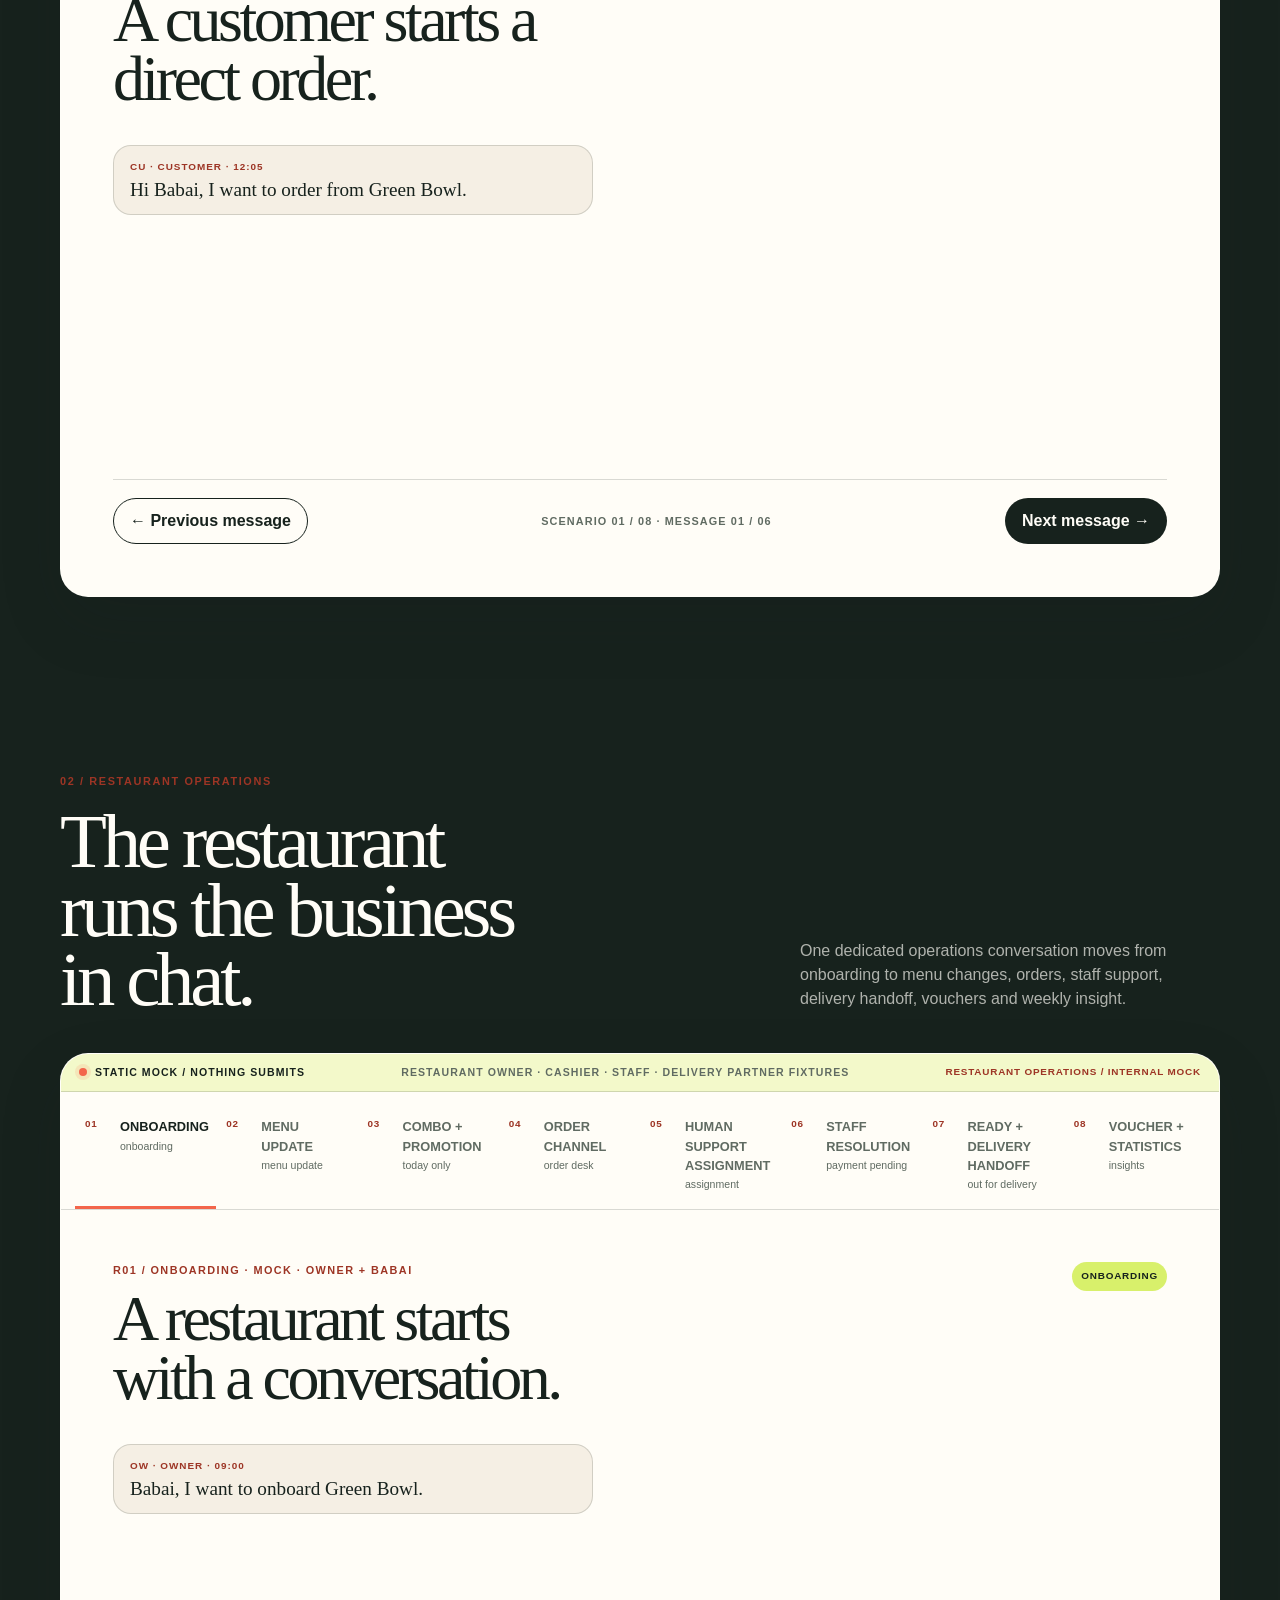
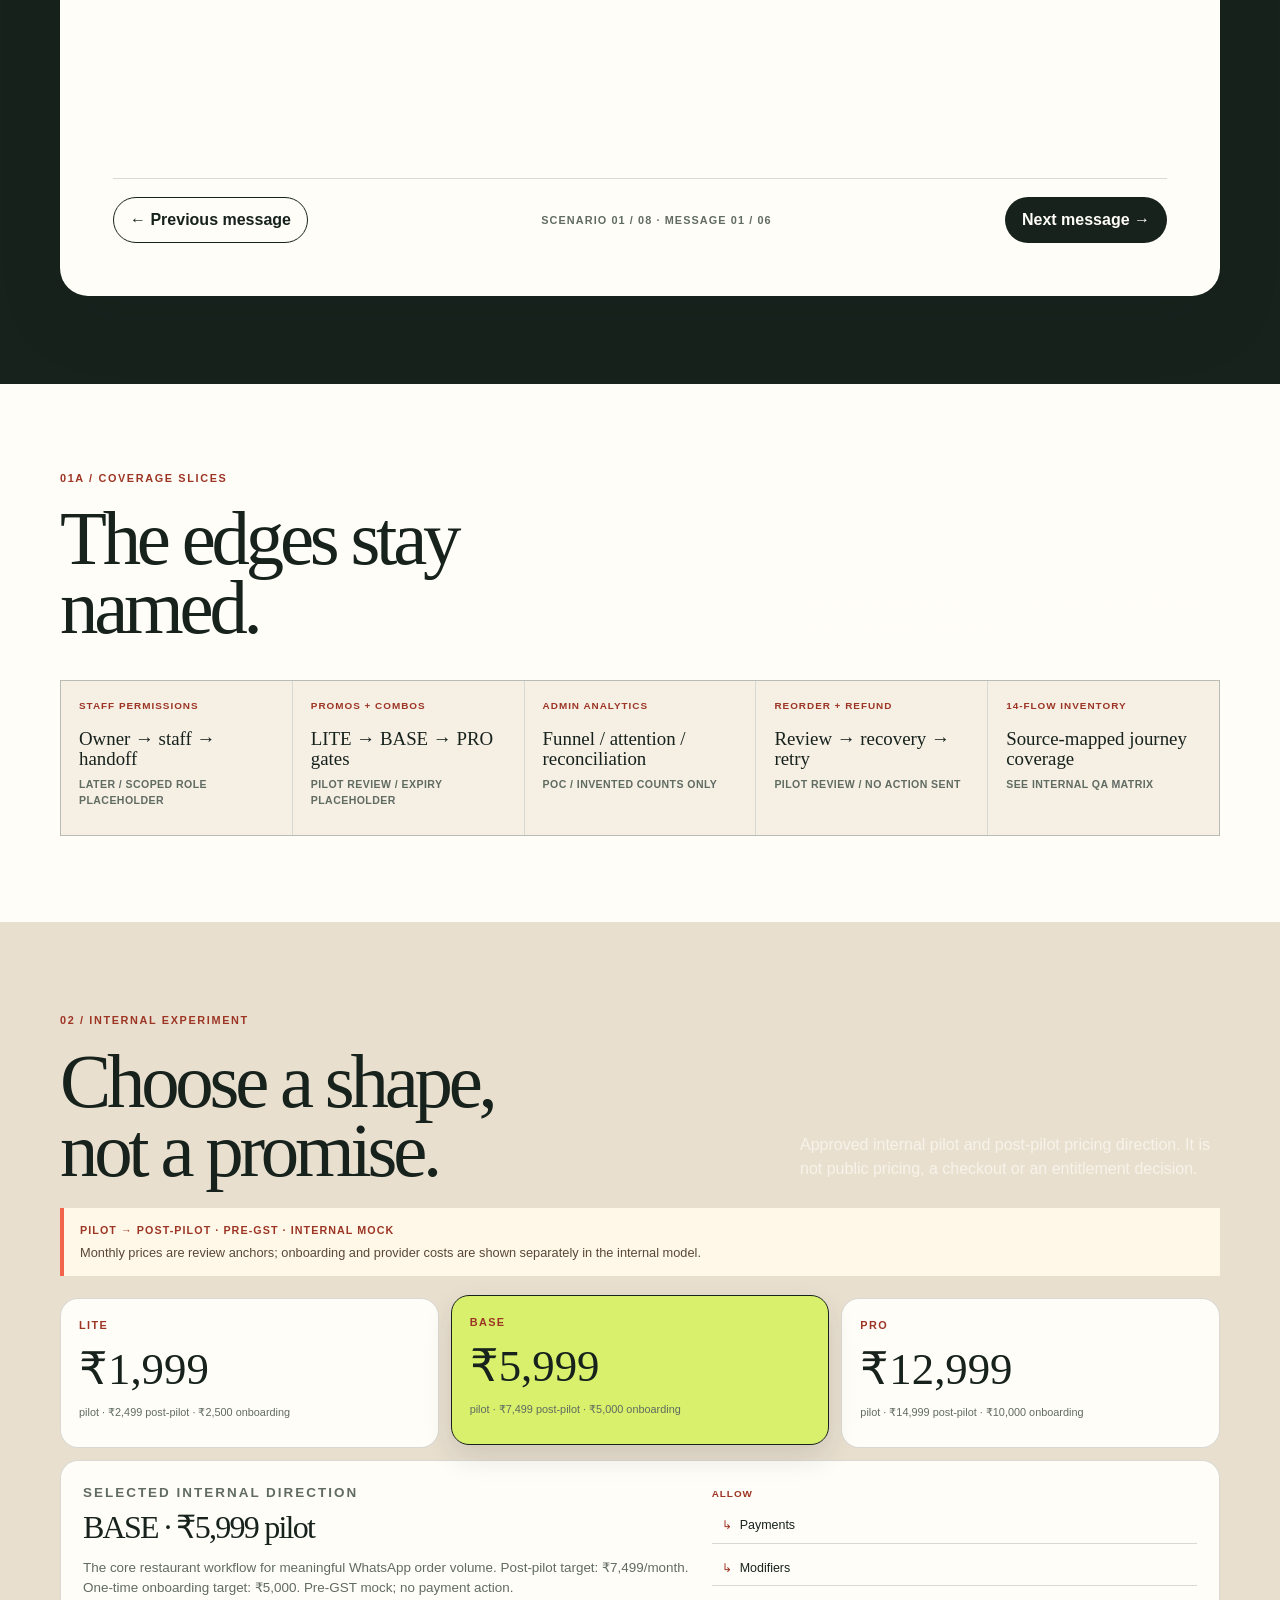
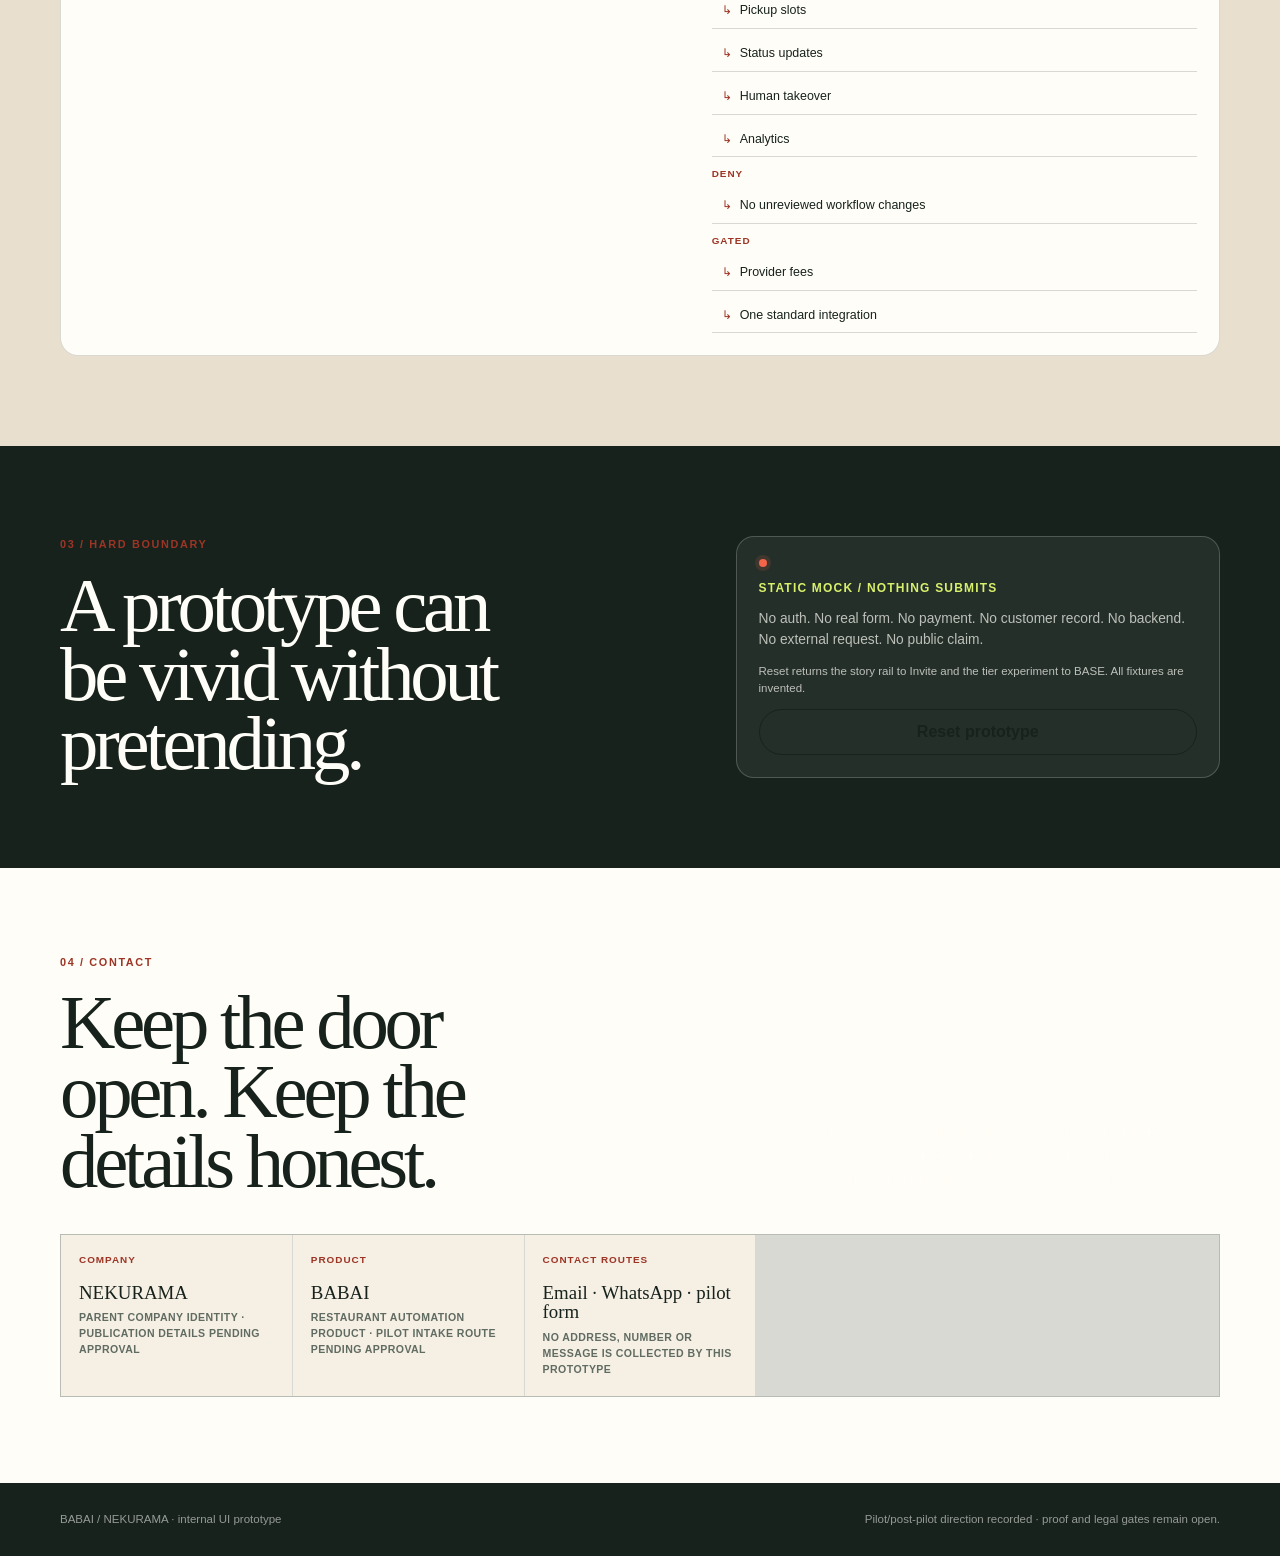
==== commit 298349dc: "Link Pro and WhatsApp mocks from home Keep hosted operations and WhatsApp mock routes discoverable f" ====
--- a/index.html
+++ b/index.html
@@ -24,6 +24,8 @@
           <a href="#babai">BABAI</a> ·
           <a href="#journey">JOURNEY</a> ·
           <a href="#restaurant-operations">RESTAURANT OPS</a> ·
+          <a href="pro/">PRO OPS</a> ·
+          <a href="whatsapp/">WHATSAPP MOCK</a> ·
           <a href="#pricing">PRICING</a> ·
           <a href="#contact">CONTACT</a>
         </nav>
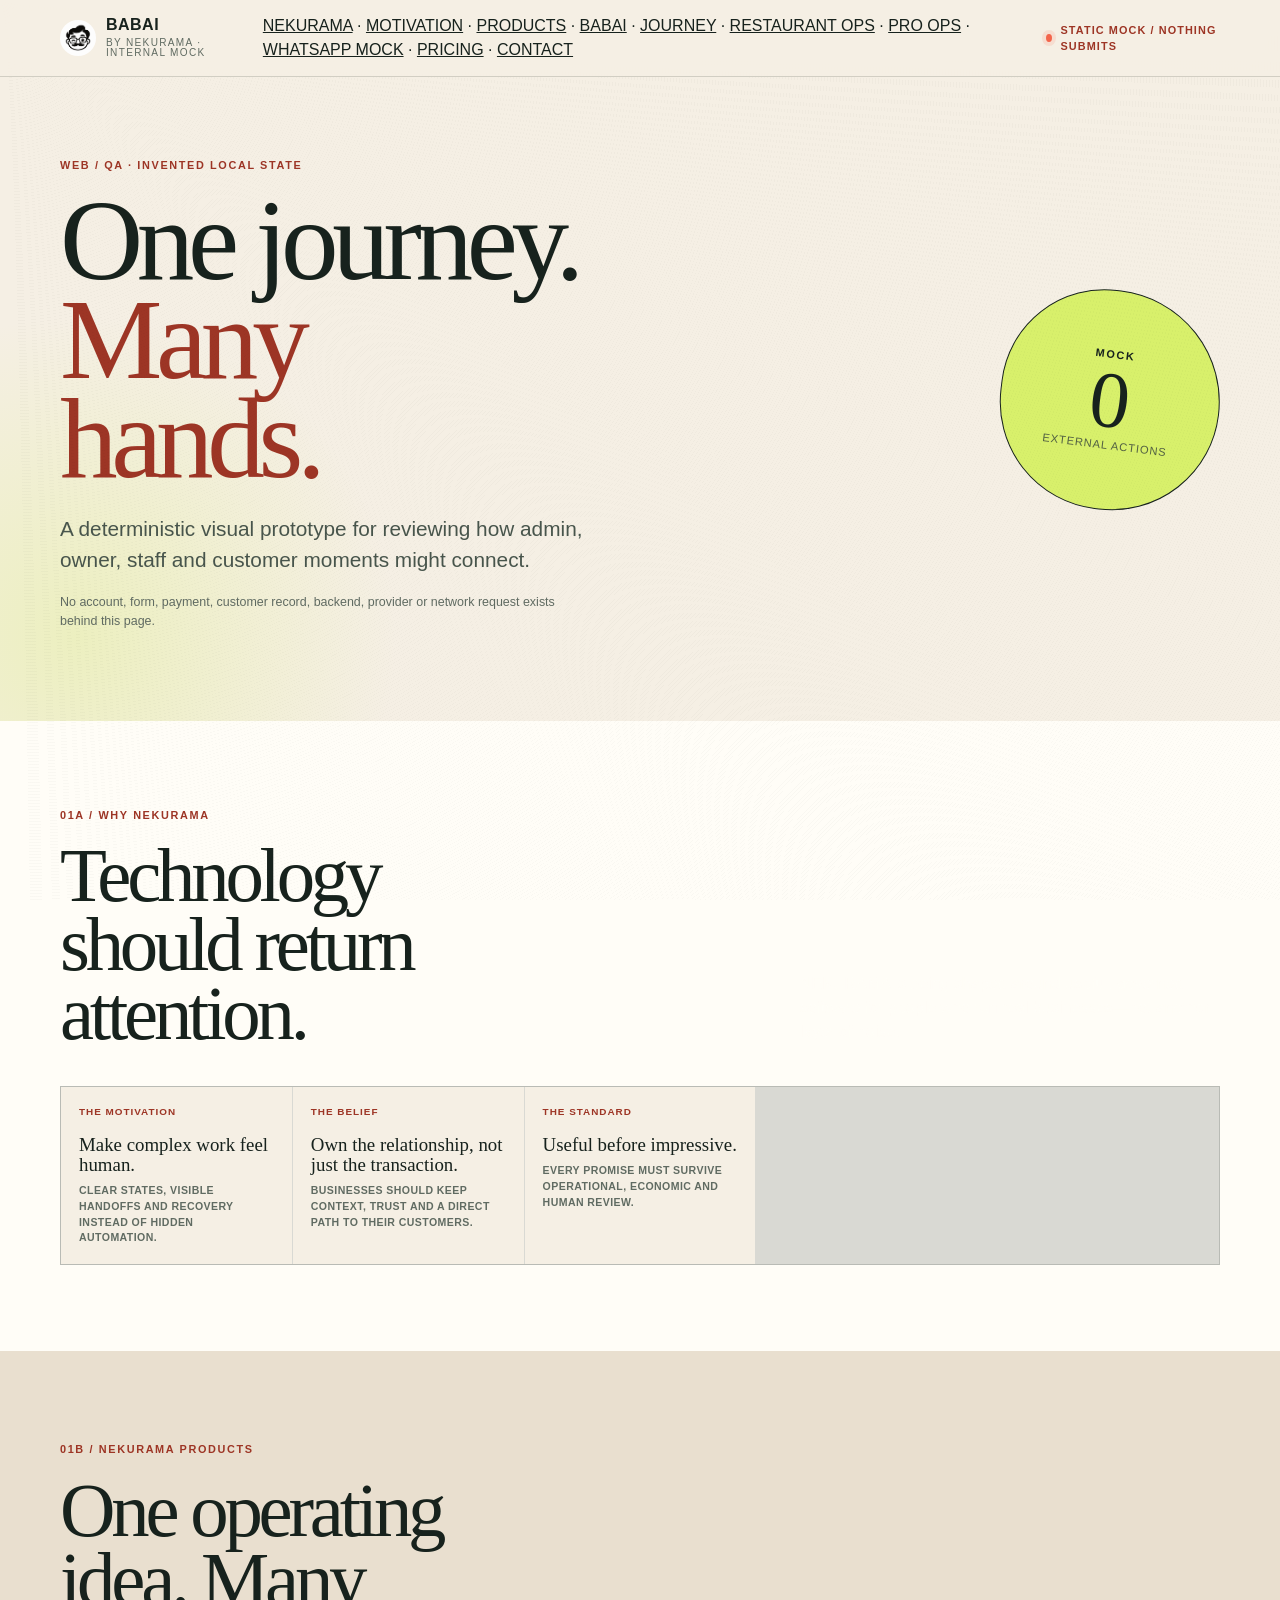
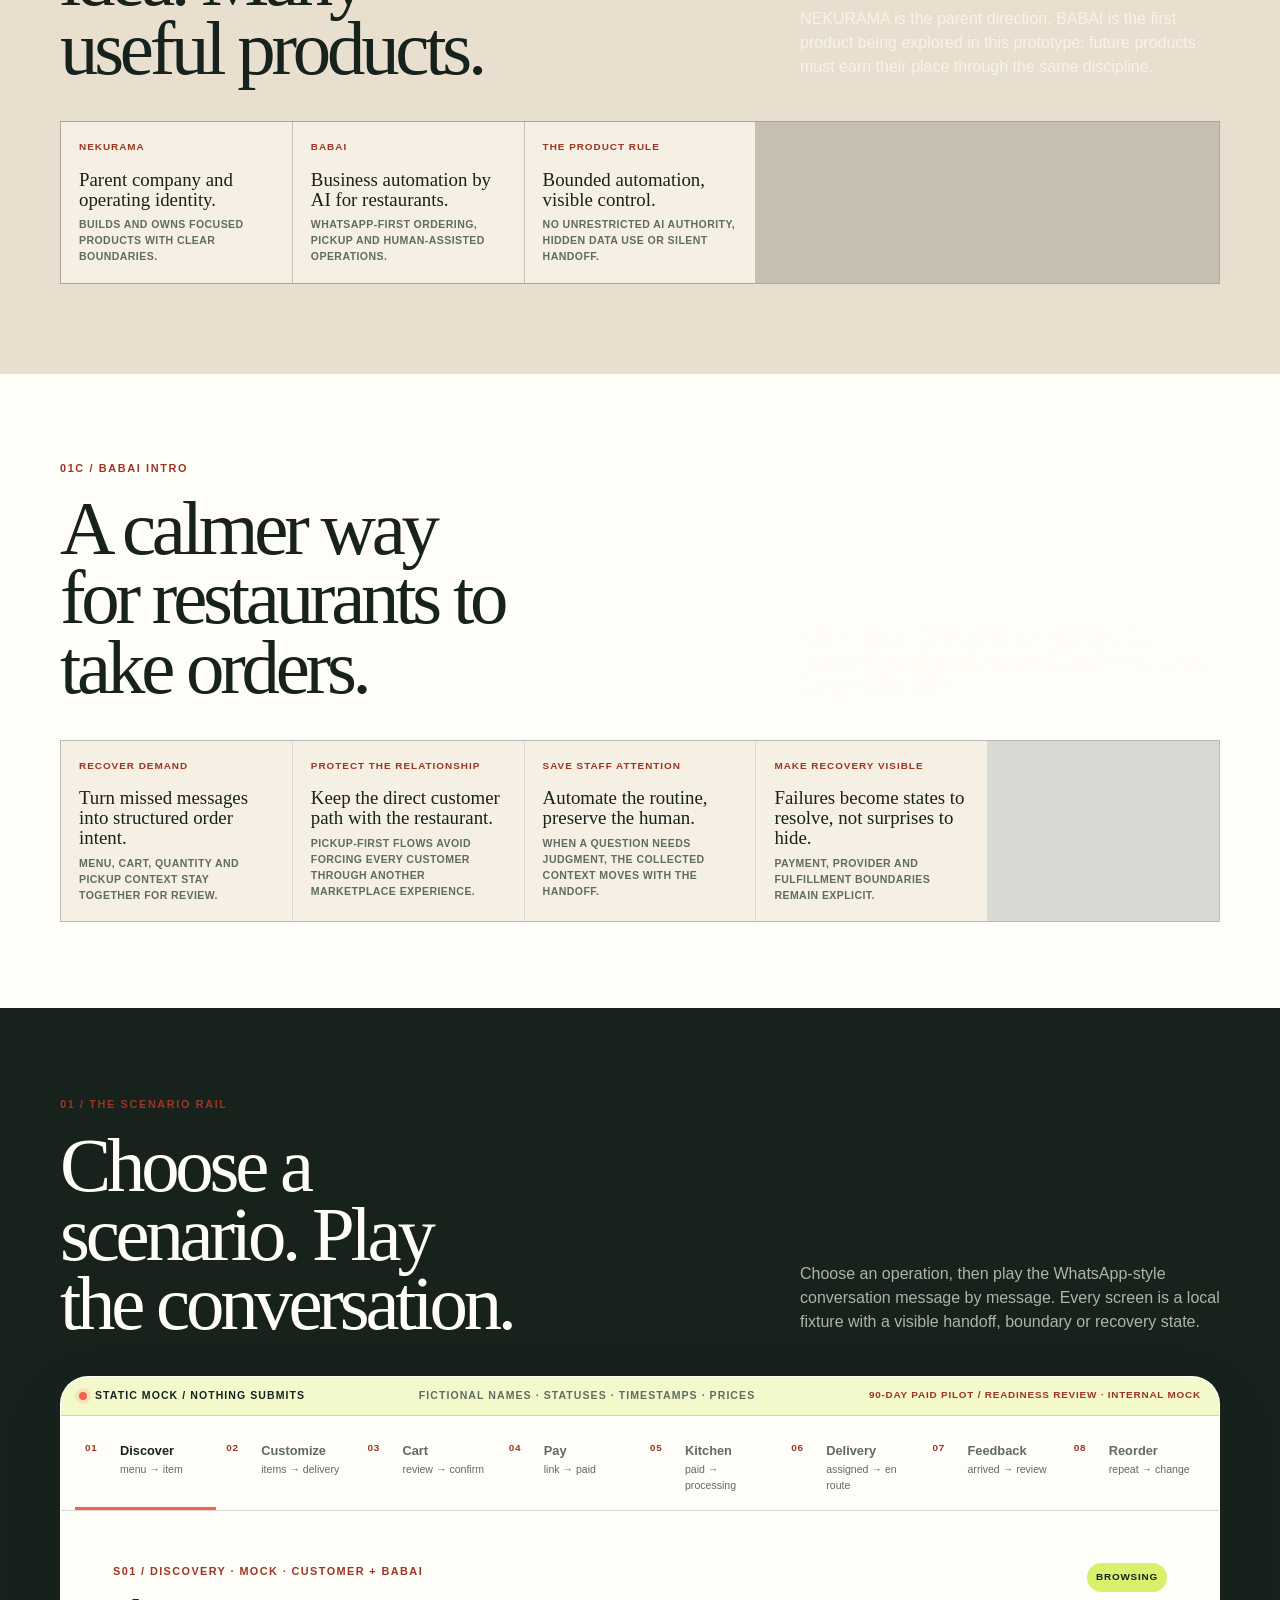
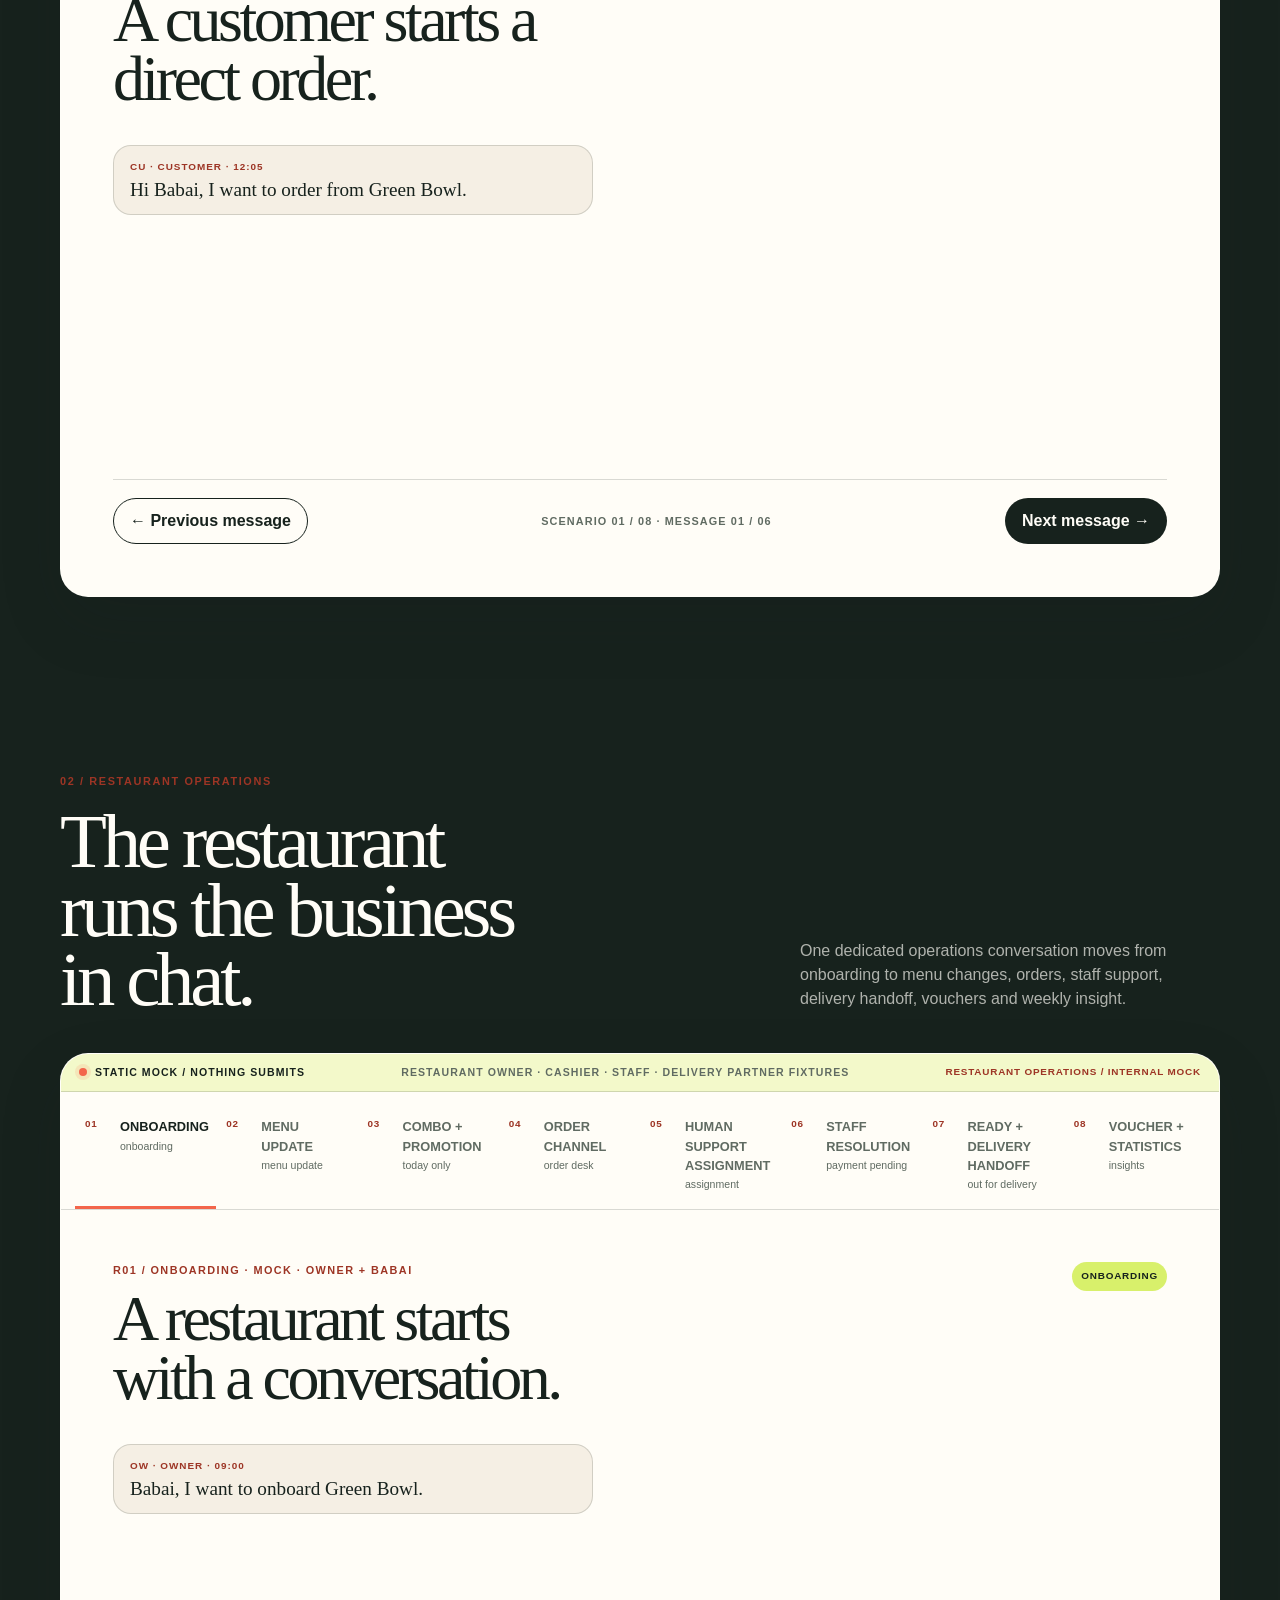
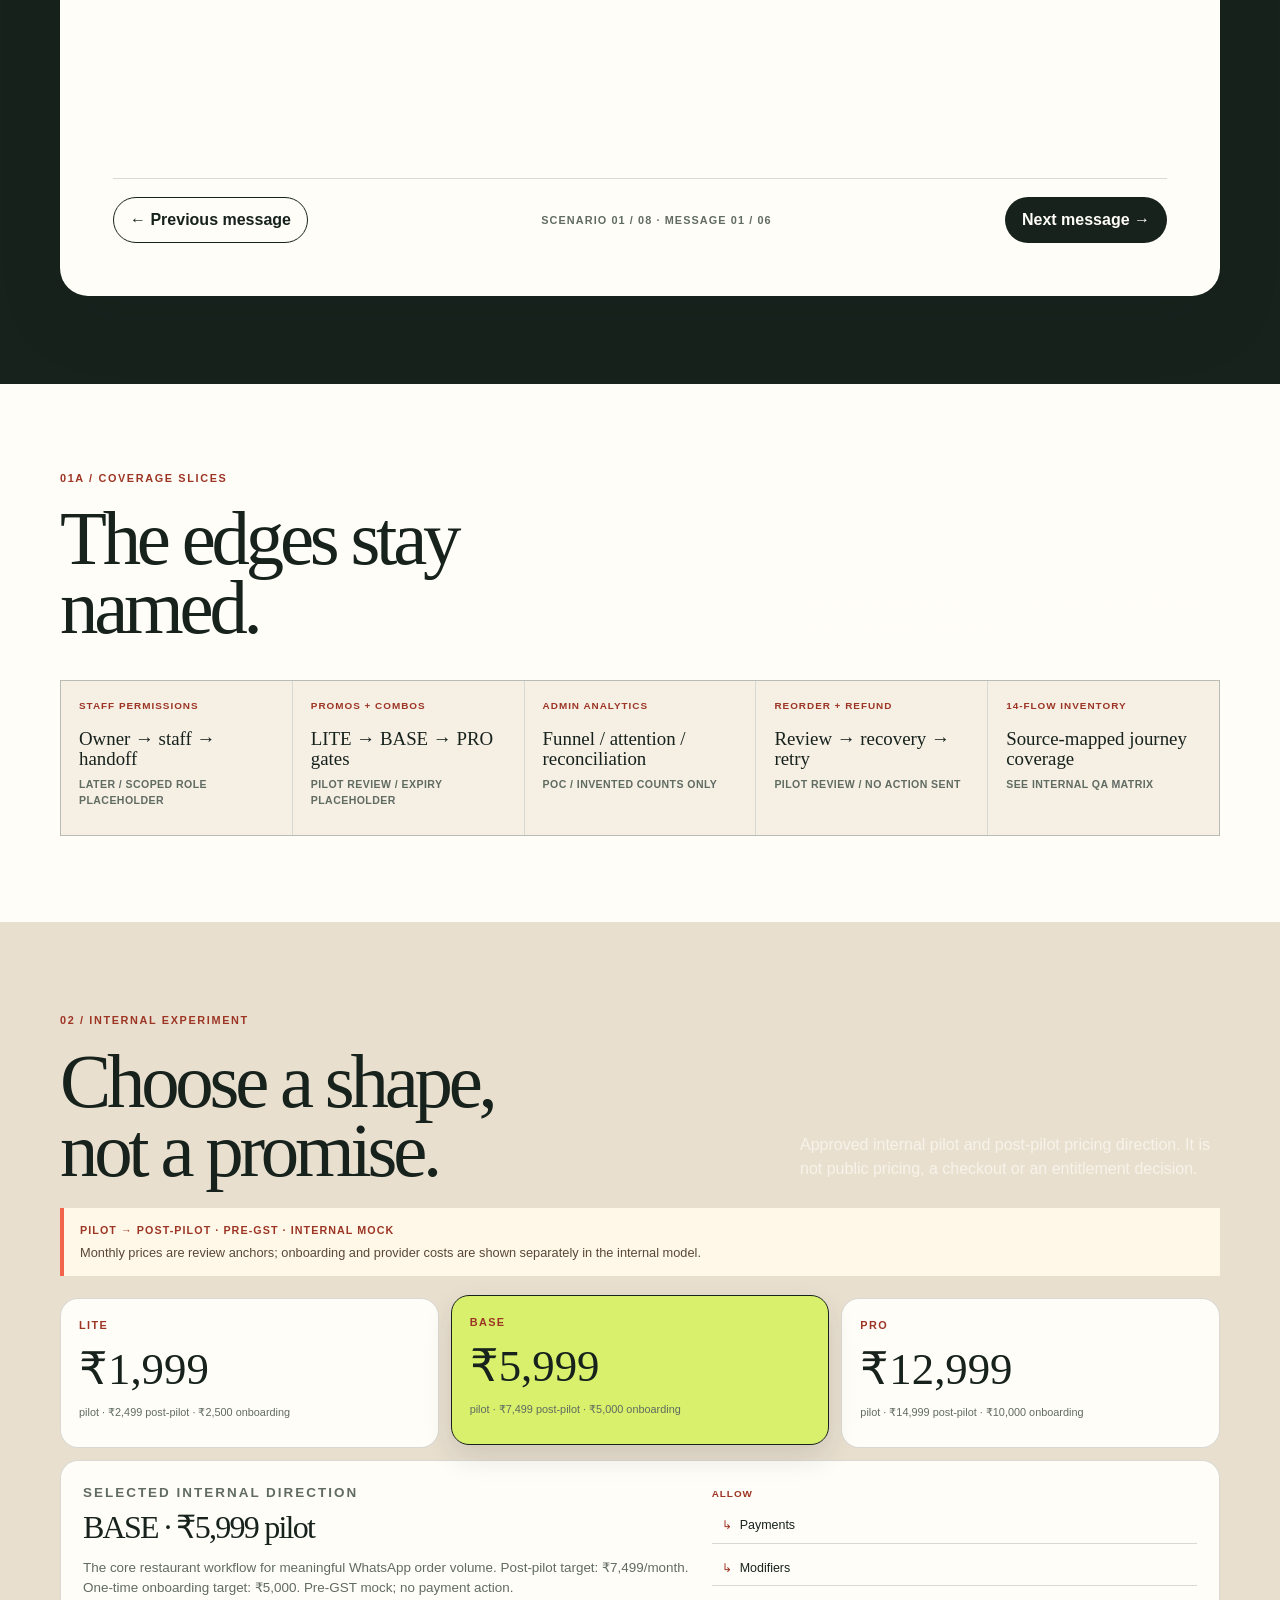
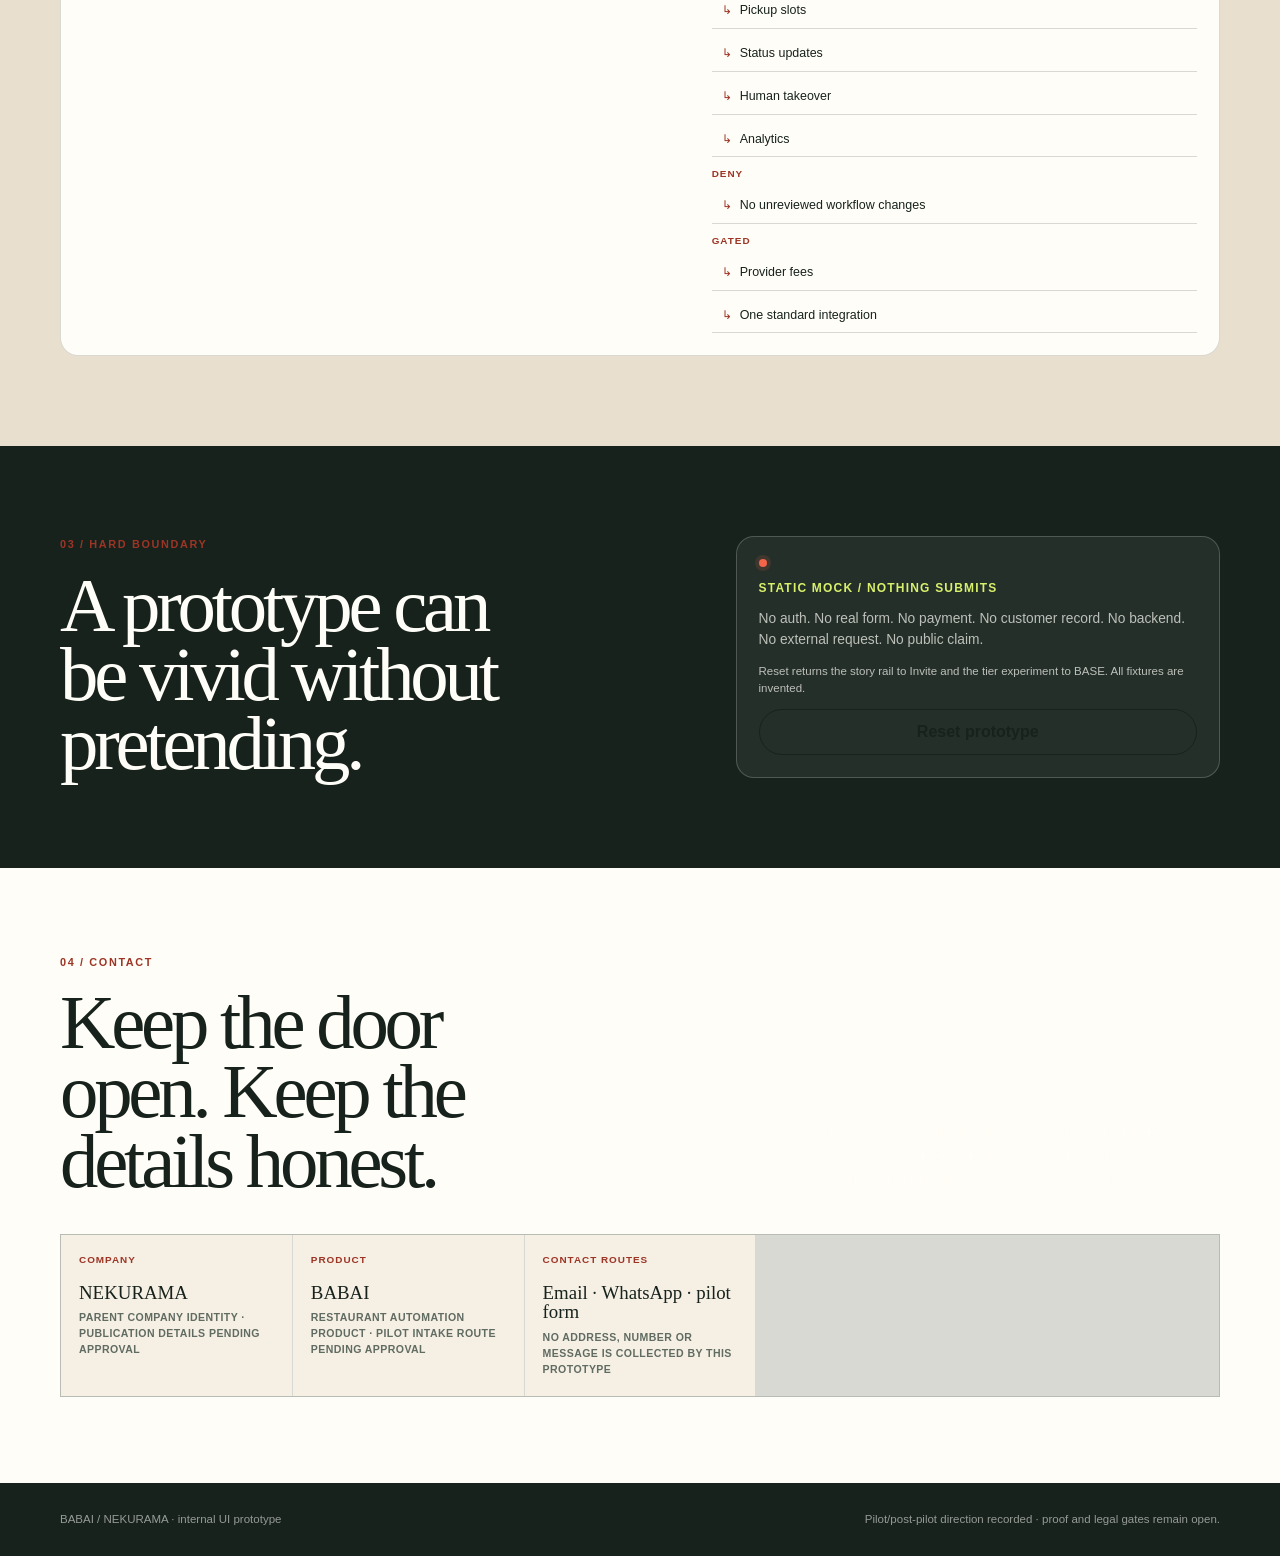
==== commit e1567ca4: "Use shared BABAI brand icon in site" ====
--- a/index.html
+++ b/index.html
@@ -14,7 +14,7 @@
     <header class="site-header">
       <div class="shell header-inner">
         <a class="brand" href="#top" aria-label="Return to prototype top">
-          <span class="brand-mark" aria-hidden="true">B</span>
+          <img class="brand-mark" src="brand-assets/babai-monochrome-face.jpeg" alt="">
           <span><strong>BABAI</strong><small>by NEKURAMA · internal mock</small></span>
         </a>
         <nav aria-label="Primary navigation">
--- a/styles.css
+++ b/styles.css
@@ -63,7 +63,7 @@
 .brand > span:last-child { display: grid; line-height: 1.05; }
 .brand strong { font-size: 1rem; letter-spacing: .03em; }
 .brand small { margin-top: 4px; color: var(--muted); font-size: .63rem; letter-spacing: .13em; text-transform: uppercase; }
-.brand-mark { display: grid; width: 36px; height: 36px; place-items: center; border-radius: 50%; background: var(--ink); color: var(--lime); font-family: var(--display); font-size: 1.3rem; }
+.brand-mark { display: block; width: 36px; height: 36px; flex: 0 0 36px; object-fit: cover; border-radius: 50%; background: #fff; }
 .header-safety { display: inline-flex; align-items: center; gap: 9px; color: var(--red-text); font-size: .68rem; font-weight: 850; letter-spacing: .1em; text-transform: uppercase; }
 .status-dot { display: inline-block; width: 8px; height: 8px; border-radius: 50%; background: var(--red); box-shadow: 0 0 0 4px rgba(243,101,75,.13); }
 .hero { display: grid; grid-template-columns: minmax(0,1fr) 260px; align-items: center; gap: 80px; min-height: 570px; padding-top: 80px; padding-bottom: 78px; }
